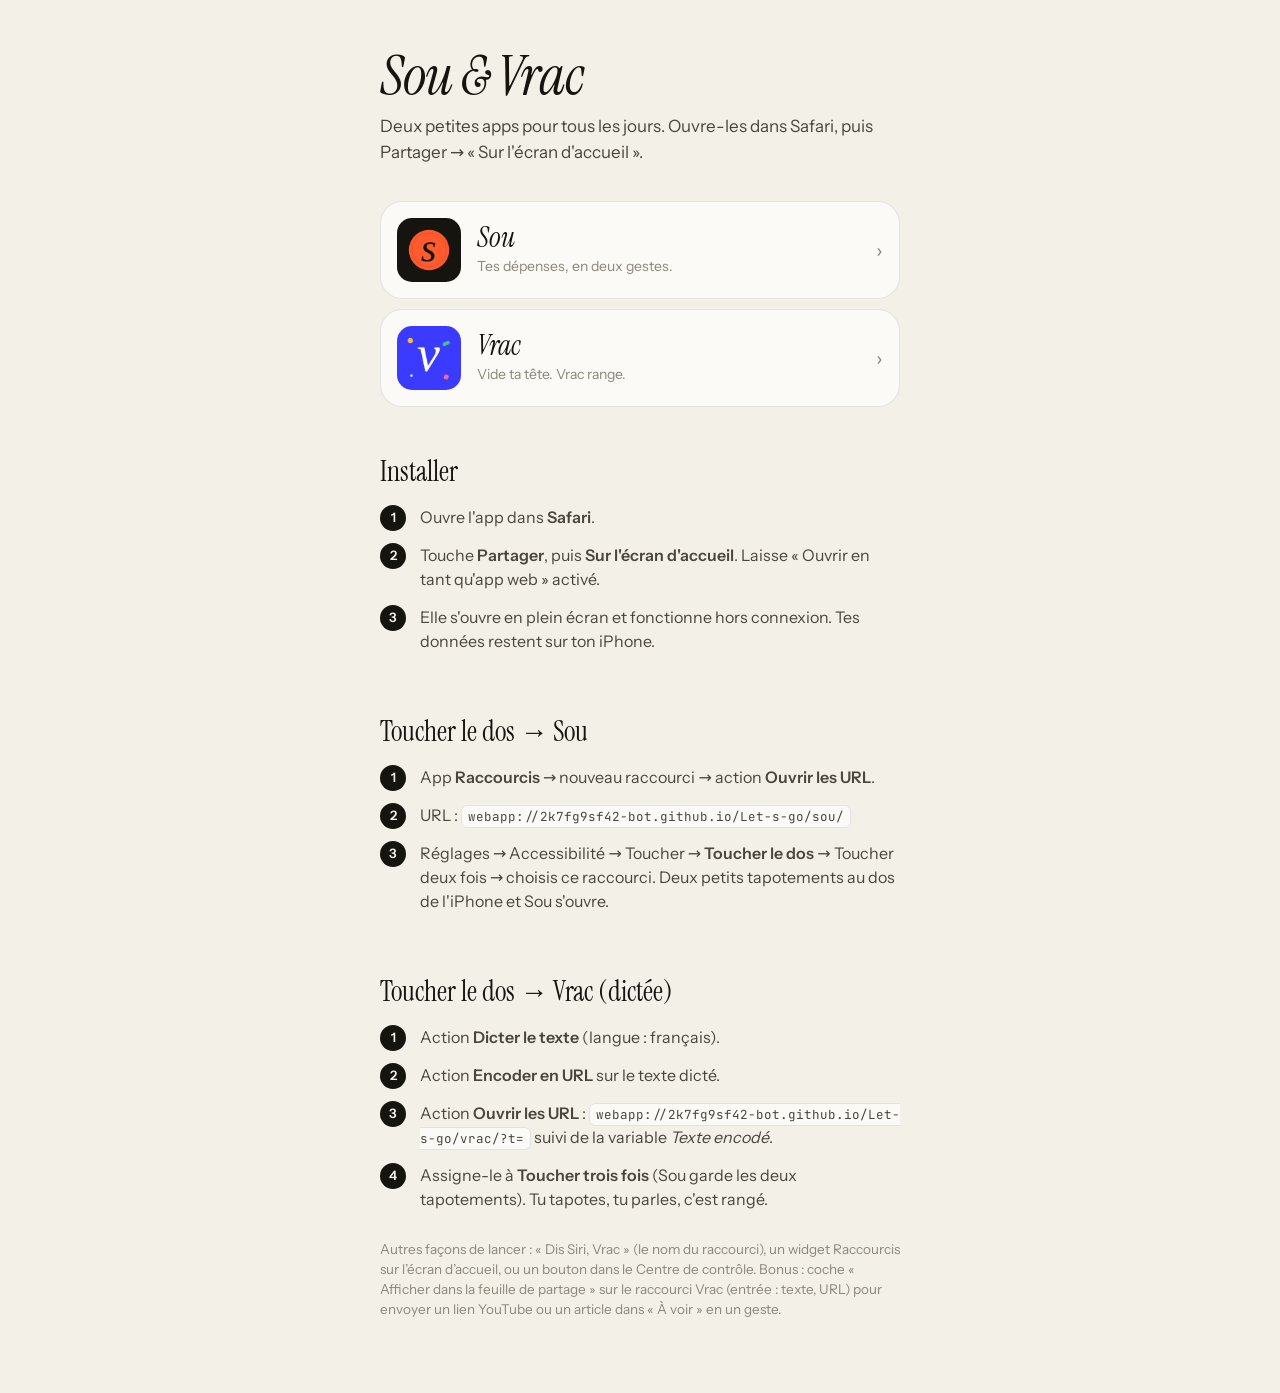
==== index.html @ 92fe0988 "Remplace l'Action Button par Toucher le dos (iPhone 15) Co-Authored-By: Claude Opus 5.5 <noreply@ant" ====
<!doctype html>
<html lang="fr">
<head>
<meta charset="utf-8">
<meta name="viewport" content="width=device-width, initial-scale=1, viewport-fit=cover">
<title>Sou &amp; Vrac</title>
<meta name="theme-color" content="#F3F0E8">
<link rel="stylesheet" href="fonts/fonts.css">
<style>
:root{--bg:#F3F0E8;--card:#FBFAF6;--ink:#16140F;--ink-2:#4A463D;--muted:#8C877B;--line:rgba(22,20,15,.1);--sou:#FF5B2E;--vrac:#3B3BFF}
@media (prefers-color-scheme:dark){:root{--bg:#100F0D;--card:#1A1916;--ink:#F3F0E8;--ink-2:#C9C4B8;--muted:#7D786D;--line:rgba(243,240,232,.1);--vrac:#7676FF}}
*{box-sizing:border-box}
body{margin:0;background:var(--bg);color:var(--ink);font-family:"Instrument Sans",-apple-system,system-ui,sans-serif;-webkit-font-smoothing:antialiased;line-height:1.5}
main{max-width:560px;margin:0 auto;padding:calc(env(safe-area-inset-top) + 48px) 20px 60px}
h1{font-family:"Instrument Serif",serif;font-weight:400;font-style:italic;font-size:56px;line-height:1;letter-spacing:-.02em;margin:0 0 10px}
.lead{color:var(--ink-2);font-size:17px;margin:0 0 36px}
.app{display:flex;gap:16px;align-items:center;padding:16px;border-radius:22px;background:var(--card);border:1px solid var(--line);text-decoration:none;color:inherit;margin-bottom:10px}
.app img{width:64px;height:64px;border-radius:15px;flex:none}
.app b{font-family:"Instrument Serif",serif;font-weight:400;font-style:italic;font-size:28px;display:block;line-height:1.1}
.app span{color:var(--muted);font-size:14px}
.app i{margin-left:auto;font-style:normal;color:var(--muted);font-size:20px}
h2{font-family:"Instrument Serif",serif;font-weight:400;font-size:28px;margin:44px 0 12px}
ol{padding-left:0;list-style:none;counter-reset:s;margin:0}
ol li{counter-increment:s;position:relative;padding:0 0 14px 40px;color:var(--ink-2)}
ol li::before{content:counter(s);position:absolute;left:0;top:0;width:26px;height:26px;border-radius:50%;background:var(--ink);color:var(--bg);font-size:13px;font-weight:600;display:grid;place-items:center}
code{font-family:"JetBrains Mono",monospace;font-size:12.5px;background:var(--card);border:1px solid var(--line);border-radius:6px;padding:2px 6px;word-break:break-all}
.note{font-size:13.5px;color:var(--muted)}
</style>
</head>
<body>
<main>
  <h1>Sou &amp; Vrac</h1>
  <p class="lead">Deux petites apps pour tous les jours. Ouvre-les dans Safari, puis Partager → « Sur l'écran d'accueil ».</p>

  <a class="app" href="sou/"><img src="sou/icon-180.png" alt=""><div><b>Sou</b><span>Tes dépenses, en deux gestes.</span></div><i>›</i></a>
  <a class="app" href="vrac/"><img src="vrac/icon-180.png" alt=""><div><b>Vrac</b><span>Vide ta tête. Vrac range.</span></div><i>›</i></a>

  <h2>Installer</h2>
  <ol>
    <li>Ouvre l'app dans <b>Safari</b>.</li>
    <li>Touche <b>Partager</b>, puis <b>Sur l'écran d'accueil</b>. Laisse « Ouvrir en tant qu'app web » activé.</li>
    <li>Elle s'ouvre en plein écran et fonctionne hors connexion. Tes données restent sur ton iPhone.</li>
  </ol>

  <h2>Toucher le dos → Sou</h2>
  <ol>
    <li>App <b>Raccourcis</b> → nouveau raccourci → action <b>Ouvrir les URL</b>.</li>
    <li>URL : <code>webapp://2k7fg9sf42-bot.github.io/Let-s-go/sou/</code></li>
    <li>Réglages → Accessibilité → Toucher → <b>Toucher le dos</b> → Toucher deux fois → choisis ce raccourci. Deux petits tapotements au dos de l'iPhone et Sou s'ouvre.</li>
  </ol>

  <h2>Toucher le dos → Vrac (dictée)</h2>
  <ol>
    <li>Action <b>Dicter le texte</b> (langue : français).</li>
    <li>Action <b>Encoder en URL</b> sur le texte dicté.</li>
    <li>Action <b>Ouvrir les URL</b> : <code>webapp://2k7fg9sf42-bot.github.io/Let-s-go/vrac/?t=</code> suivi de la variable <i>Texte encodé</i>.</li>
    <li>Assigne-le à <b>Toucher trois fois</b> (Sou garde les deux tapotements). Tu tapotes, tu parles, c'est rangé.</li>
  </ol>
  <p class="note">Autres façons de lancer : « Dis Siri, Vrac » (le nom du raccourci), un widget Raccourcis sur l’écran d’accueil, ou un bouton dans le Centre de contrôle. Bonus : coche « Afficher dans la feuille de partage » sur le raccourci Vrac (entrée : texte, URL) pour envoyer un lien YouTube ou un article dans « À voir » en un geste.</p>
</main>
</body>
</html>
---- fonts/fonts.css ----
@font-face{font-family:"Instrument Sans";font-weight:400;font-style:normal;font-display:swap;src:url(instrument-sans-latin-400-normal.woff2) format("woff2")}
@font-face{font-family:"Instrument Sans";font-weight:500;font-style:normal;font-display:swap;src:url(instrument-sans-latin-500-normal.woff2) format("woff2")}
@font-face{font-family:"Instrument Sans";font-weight:600;font-style:normal;font-display:swap;src:url(instrument-sans-latin-600-normal.woff2) format("woff2")}
@font-face{font-family:"Instrument Serif";font-weight:400;font-style:normal;font-display:swap;src:url(instrument-serif-latin-400-normal.woff2) format("woff2")}
@font-face{font-family:"Instrument Serif";font-weight:400;font-style:italic;font-display:swap;src:url(instrument-serif-latin-400-italic.woff2) format("woff2")}
@font-face{font-family:"JetBrains Mono";font-weight:400;font-style:normal;font-display:swap;src:url(jetbrains-mono-latin-400-normal.woff2) format("woff2")}
@font-face{font-family:"JetBrains Mono";font-weight:500;font-style:normal;font-display:swap;src:url(jetbrains-mono-latin-500-normal.woff2) format("woff2")}
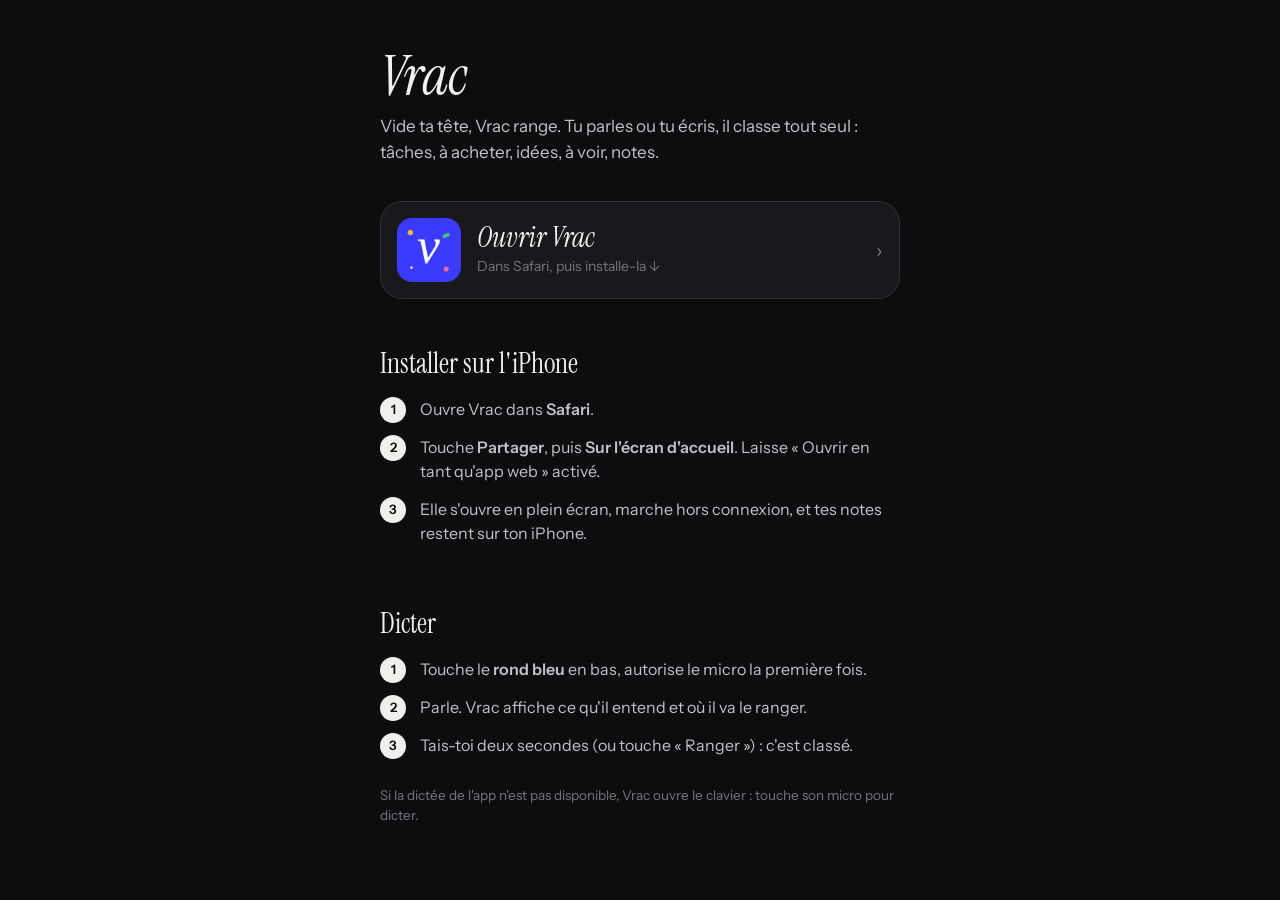
==== commit 1189f8a1: "Vrac seul : mode sombre, dictée intégrée, sans raccourci - Retire l'app Sou et le lancement par racc" ====
--- a/index.html
+++ b/index.html
@@ -3,12 +3,11 @@
 <head>
 <meta charset="utf-8">
 <meta name="viewport" content="width=device-width, initial-scale=1, viewport-fit=cover">
-<title>Sou &amp; Vrac</title>
-<meta name="theme-color" content="#F3F0E8">
+<title>Vrac</title>
+<meta name="theme-color" content="#0D0D10">
 <link rel="stylesheet" href="fonts/fonts.css">
 <style>
-:root{--bg:#F3F0E8;--card:#FBFAF6;--ink:#16140F;--ink-2:#4A463D;--muted:#8C877B;--line:rgba(22,20,15,.1);--sou:#FF5B2E;--vrac:#3B3BFF}
-@media (prefers-color-scheme:dark){:root{--bg:#100F0D;--card:#1A1916;--ink:#F3F0E8;--ink-2:#C9C4B8;--muted:#7D786D;--line:rgba(243,240,232,.1);--vrac:#7676FF}}
+:root{--bg:#0D0D10;--card:#18181D;--ink:#F1F0EC;--ink-2:#C2C1C8;--muted:#76757E;--line:rgba(241,240,236,.1);--vrac:#7676FF;color-scheme:dark}
 *{box-sizing:border-box}
 body{margin:0;background:var(--bg);color:var(--ink);font-family:"Instrument Sans",-apple-system,system-ui,sans-serif;-webkit-font-smoothing:antialiased;line-height:1.5}
 main{max-width:560px;margin:0 auto;padding:calc(env(safe-area-inset-top) + 48px) 20px 60px}
@@ -29,34 +28,25 @@
 </head>
 <body>
 <main>
-  <h1>Sou &amp; Vrac</h1>
-  <p class="lead">Deux petites apps pour tous les jours. Ouvre-les dans Safari, puis Partager → « Sur l'écran d'accueil ».</p>
+  <h1>Vrac</h1>
+  <p class="lead">Vide ta tête, Vrac range. Tu parles ou tu écris, il classe tout seul : tâches, à acheter, idées, à voir, notes.</p>
 
-  <a class="app" href="sou/"><img src="sou/icon-180.png" alt=""><div><b>Sou</b><span>Tes dépenses, en deux gestes.</span></div><i>›</i></a>
-  <a class="app" href="vrac/"><img src="vrac/icon-180.png" alt=""><div><b>Vrac</b><span>Vide ta tête. Vrac range.</span></div><i>›</i></a>
+  <a class="app" href="vrac/"><img src="vrac/icon-180.png" alt=""><div><b>Ouvrir Vrac</b><span>Dans Safari, puis installe-la ↓</span></div><i>›</i></a>
 
-  <h2>Installer</h2>
+  <h2>Installer sur l'iPhone</h2>
   <ol>
-    <li>Ouvre l'app dans <b>Safari</b>.</li>
+    <li>Ouvre Vrac dans <b>Safari</b>.</li>
     <li>Touche <b>Partager</b>, puis <b>Sur l'écran d'accueil</b>. Laisse « Ouvrir en tant qu'app web » activé.</li>
-    <li>Elle s'ouvre en plein écran et fonctionne hors connexion. Tes données restent sur ton iPhone.</li>
+    <li>Elle s'ouvre en plein écran, marche hors connexion, et tes notes restent sur ton iPhone.</li>
   </ol>
 
-  <h2>Toucher le dos → Sou</h2>
+  <h2>Dicter</h2>
   <ol>
-    <li>App <b>Raccourcis</b> → nouveau raccourci → action <b>Ouvrir les URL</b>.</li>
-    <li>URL : <code>webapp://2k7fg9sf42-bot.github.io/Let-s-go/sou/</code></li>
-    <li>Réglages → Accessibilité → Toucher → <b>Toucher le dos</b> → Toucher deux fois → choisis ce raccourci. Deux petits tapotements au dos de l'iPhone et Sou s'ouvre.</li>
+    <li>Touche le <b>rond bleu</b> en bas, autorise le micro la première fois.</li>
+    <li>Parle. Vrac affiche ce qu'il entend et où il va le ranger.</li>
+    <li>Tais-toi deux secondes (ou touche « Ranger ») : c'est classé.</li>
   </ol>
-
-  <h2>Toucher le dos → Vrac (dictée)</h2>
-  <ol>
-    <li>Action <b>Dicter le texte</b> (langue : français).</li>
-    <li>Action <b>Encoder en URL</b> sur le texte dicté.</li>
-    <li>Action <b>Ouvrir les URL</b> : <code>webapp://2k7fg9sf42-bot.github.io/Let-s-go/vrac/?t=</code> suivi de la variable <i>Texte encodé</i>.</li>
-    <li>Assigne-le à <b>Toucher trois fois</b> (Sou garde les deux tapotements). Tu tapotes, tu parles, c'est rangé.</li>
-  </ol>
-  <p class="note">Autres façons de lancer : « Dis Siri, Vrac » (le nom du raccourci), un widget Raccourcis sur l’écran d’accueil, ou un bouton dans le Centre de contrôle. Bonus : coche « Afficher dans la feuille de partage » sur le raccourci Vrac (entrée : texte, URL) pour envoyer un lien YouTube ou un article dans « À voir » en un geste.</p>
+  <p class="note">Si la dictée de l'app n'est pas disponible, Vrac ouvre le clavier : touche son micro pour dicter.</p>
 </main>
 </body>
 </html>
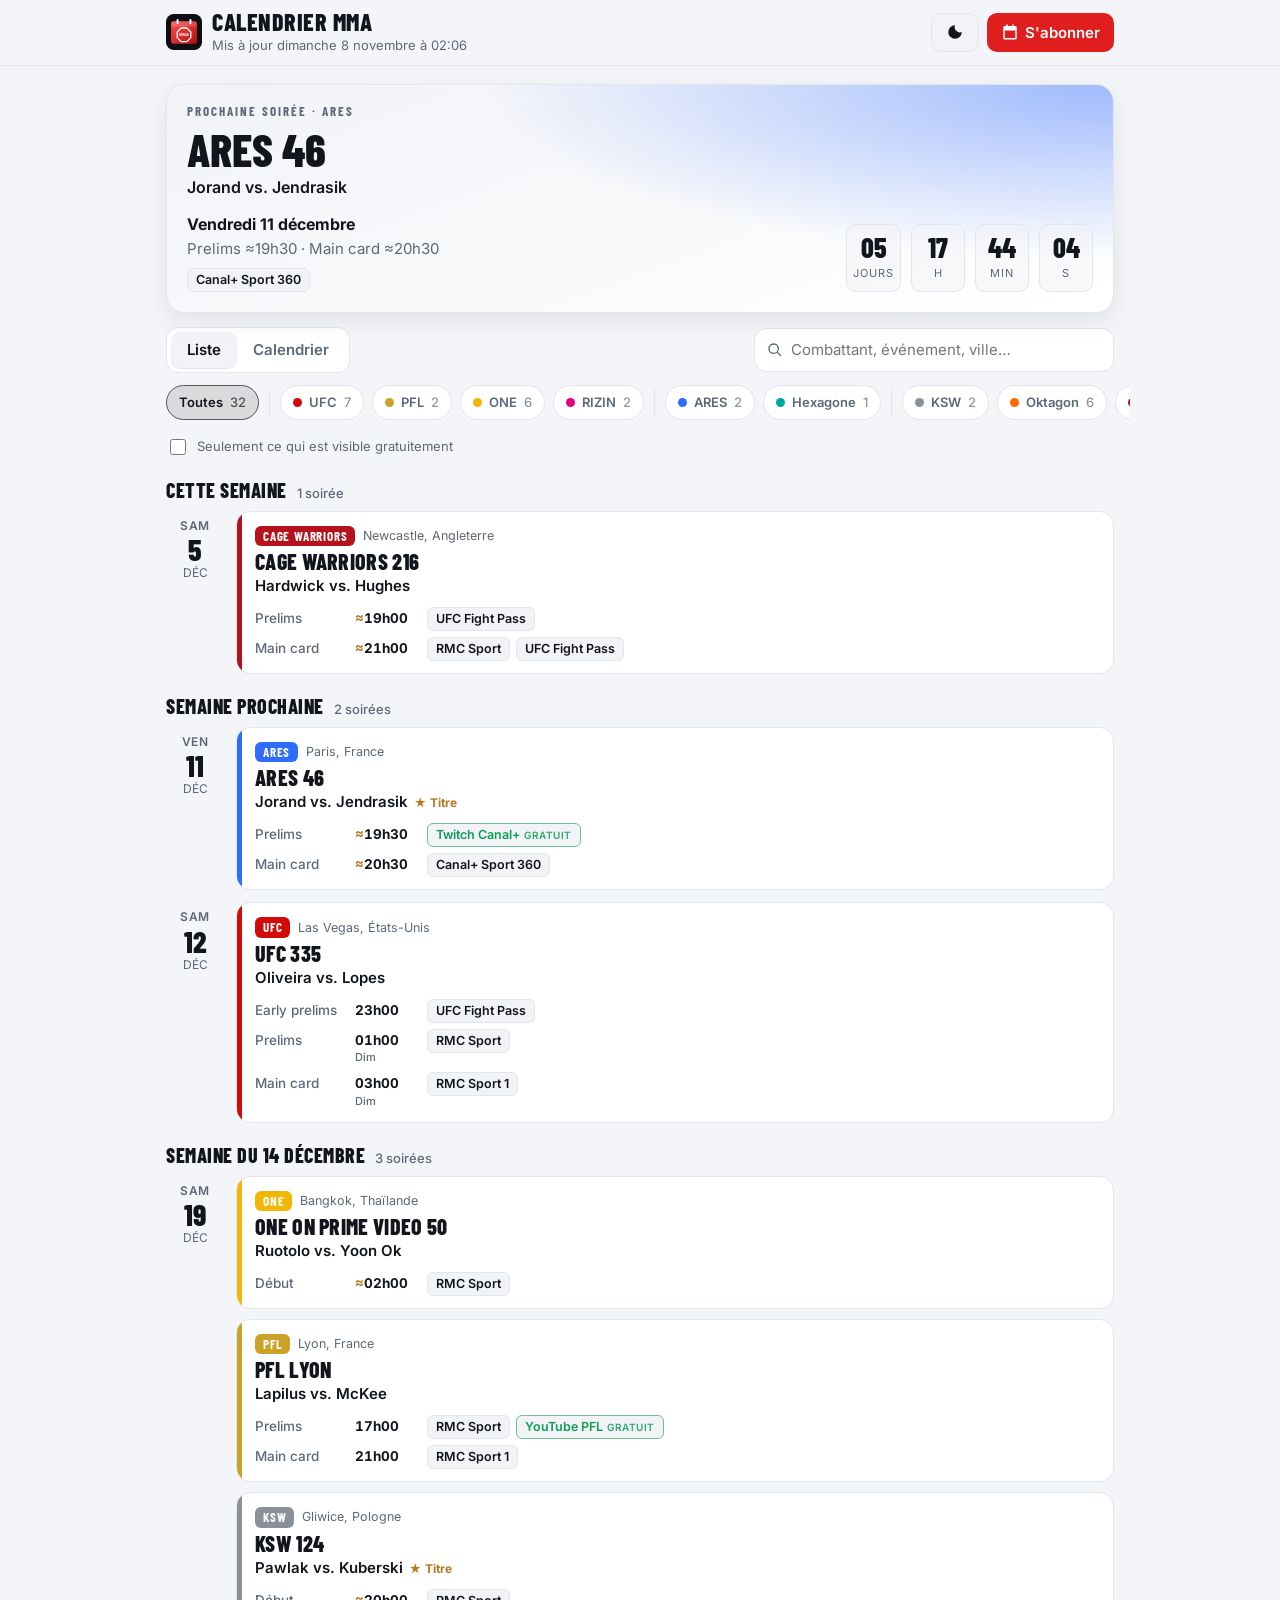
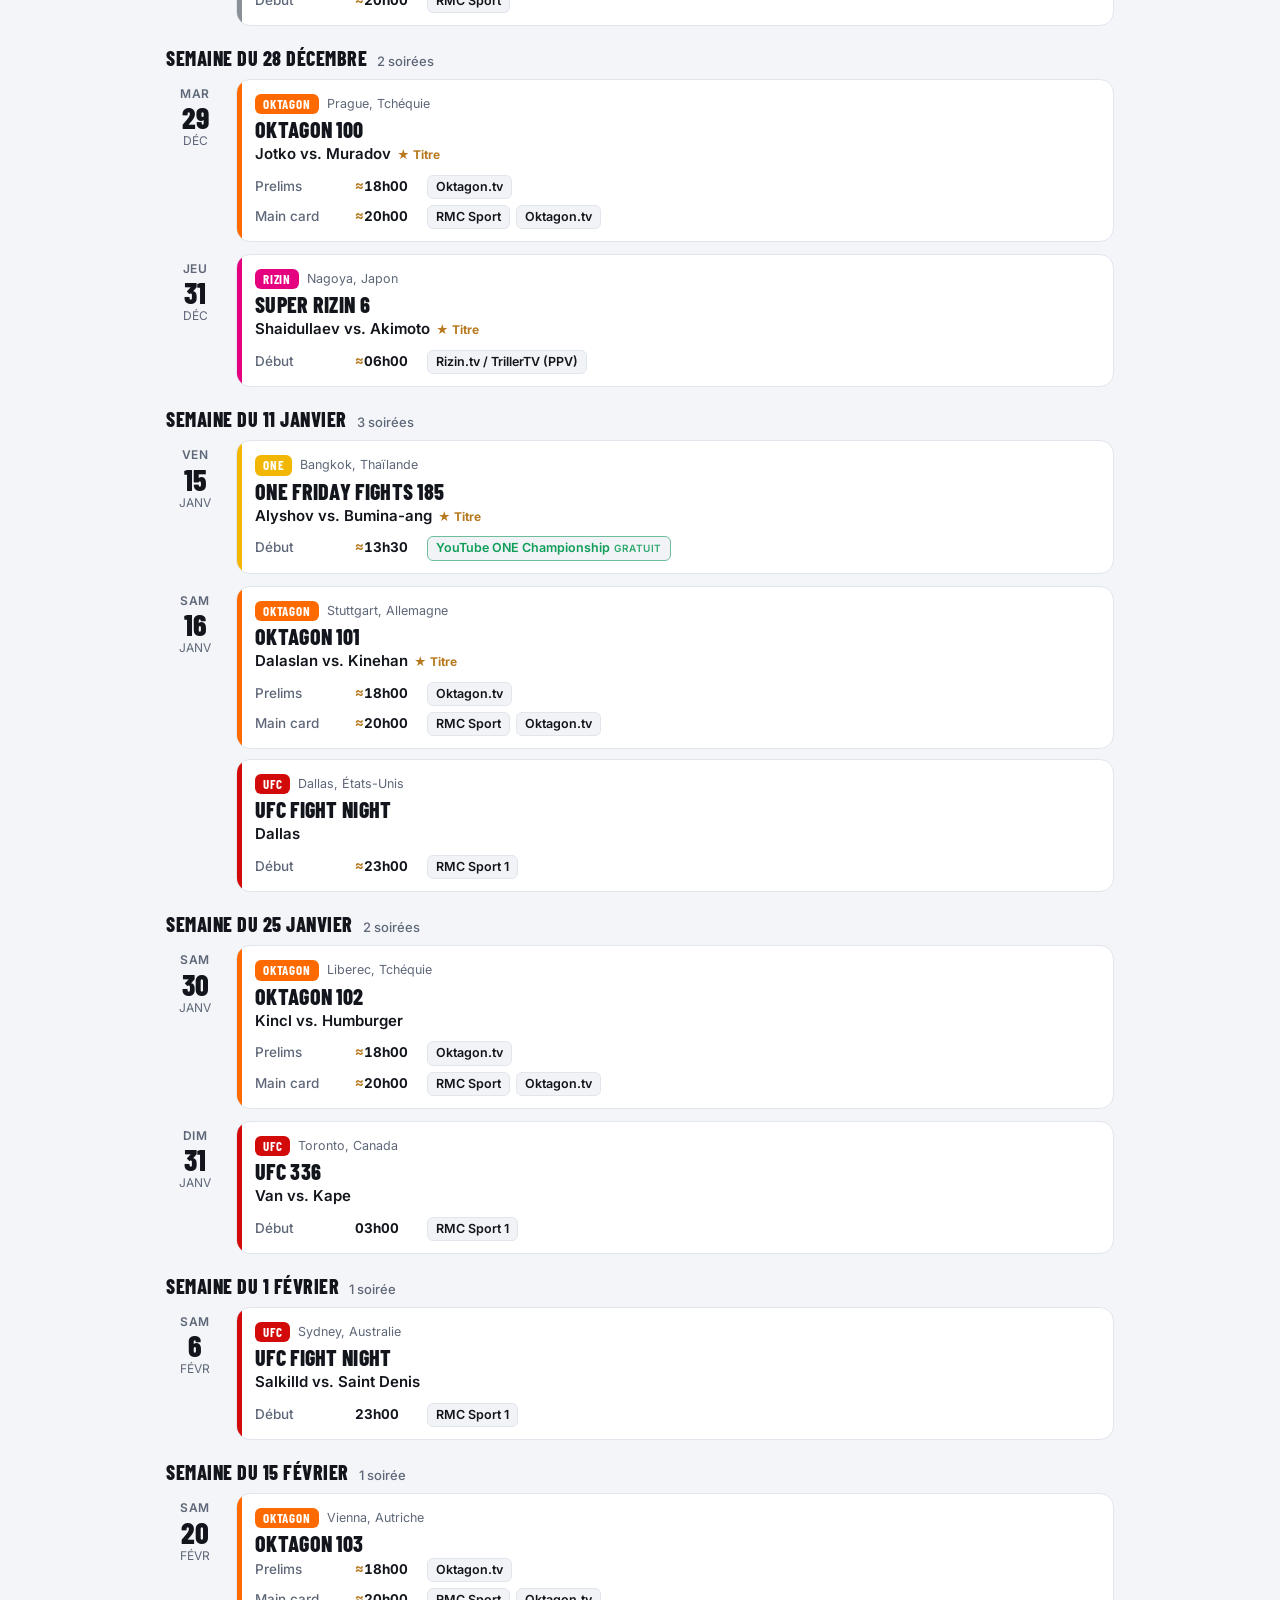
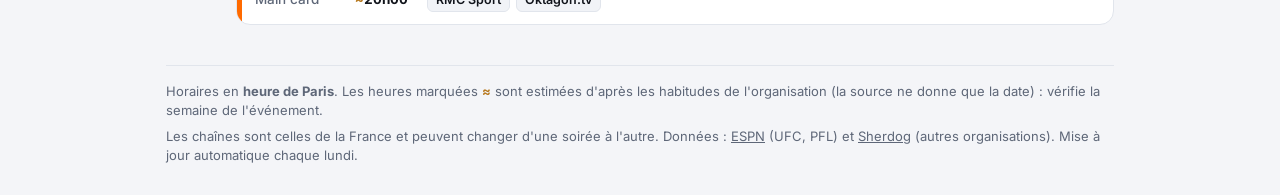
==== commit bb0bf9ef: "Calendrier MMA : app web avec mise à jour automatique chaque lundi - App web installable (PWA) : lis" ====
--- a/index.html
+++ b/index.html
@@ -1,52 +1,89 @@
 <!doctype html>
 <html lang="fr">
 <head>
-<meta charset="utf-8">
-<meta name="viewport" content="width=device-width, initial-scale=1, viewport-fit=cover">
-<title>Vrac</title>
-<meta name="theme-color" content="#0D0D10">
-<link rel="stylesheet" href="fonts/fonts.css">
-<style>
-:root{--bg:#0D0D10;--card:#18181D;--ink:#F1F0EC;--ink-2:#C2C1C8;--muted:#76757E;--line:rgba(241,240,236,.1);--vrac:#7676FF;color-scheme:dark}
-*{box-sizing:border-box}
-body{margin:0;background:var(--bg);color:var(--ink);font-family:"Instrument Sans",-apple-system,system-ui,sans-serif;-webkit-font-smoothing:antialiased;line-height:1.5}
-main{max-width:560px;margin:0 auto;padding:calc(env(safe-area-inset-top) + 48px) 20px 60px}
-h1{font-family:"Instrument Serif",serif;font-weight:400;font-style:italic;font-size:56px;line-height:1;letter-spacing:-.02em;margin:0 0 10px}
-.lead{color:var(--ink-2);font-size:17px;margin:0 0 36px}
-.app{display:flex;gap:16px;align-items:center;padding:16px;border-radius:22px;background:var(--card);border:1px solid var(--line);text-decoration:none;color:inherit;margin-bottom:10px}
-.app img{width:64px;height:64px;border-radius:15px;flex:none}
-.app b{font-family:"Instrument Serif",serif;font-weight:400;font-style:italic;font-size:28px;display:block;line-height:1.1}
-.app span{color:var(--muted);font-size:14px}
-.app i{margin-left:auto;font-style:normal;color:var(--muted);font-size:20px}
-h2{font-family:"Instrument Serif",serif;font-weight:400;font-size:28px;margin:44px 0 12px}
-ol{padding-left:0;list-style:none;counter-reset:s;margin:0}
-ol li{counter-increment:s;position:relative;padding:0 0 14px 40px;color:var(--ink-2)}
-ol li::before{content:counter(s);position:absolute;left:0;top:0;width:26px;height:26px;border-radius:50%;background:var(--ink);color:var(--bg);font-size:13px;font-weight:600;display:grid;place-items:center}
-code{font-family:"JetBrains Mono",monospace;font-size:12.5px;background:var(--card);border:1px solid var(--line);border-radius:6px;padding:2px 6px;word-break:break-all}
-.note{font-size:13.5px;color:var(--muted)}
-</style>
+  <meta charset="utf-8">
+  <meta name="viewport" content="width=device-width, initial-scale=1, viewport-fit=cover">
+  <title>Calendrier MMA</title>
+  <meta name="description" content="Toutes les soirées MMA à venir (UFC, PFL, ARES, Hexagone, ONE, KSW…) avec l'heure de Paris et les chaînes françaises.">
+  <meta name="theme-color" content="#0d0f14">
+  <link rel="manifest" href="manifest.webmanifest">
+  <link rel="icon" href="icons/icon.svg" type="image/svg+xml">
+  <link rel="apple-touch-icon" href="icons/icon-180.png">
+  <meta name="apple-mobile-web-app-capable" content="yes">
+  <meta name="apple-mobile-web-app-status-bar-style" content="black-translucent">
+  <meta name="apple-mobile-web-app-title" content="MMA">
+  <link rel="preconnect" href="https://fonts.googleapis.com">
+  <link rel="preconnect" href="https://fonts.gstatic.com" crossorigin>
+  <link href="https://fonts.googleapis.com/css2?family=Barlow+Condensed:wght@600;700;800&family=Inter:wght@400;500;600;700&display=swap" rel="stylesheet">
+  <link rel="stylesheet" href="assets/style.css">
 </head>
 <body>
-<main>
-  <h1>Vrac</h1>
-  <p class="lead">Vide ta tête, Vrac range. Tu parles ou tu écris, il classe tout seul : tâches, à acheter, idées, à voir, notes.</p>
+  <header class="top">
+    <div class="wrap top-inner">
+      <div class="brand">
+        <img src="icons/icon.svg" alt="" width="36" height="36">
+        <div>
+          <h1>Calendrier MMA</h1>
+          <p class="muted small" id="updated">Chargement…</p>
+        </div>
+      </div>
+      <div class="top-actions">
+        <button class="btn ghost" id="theme-btn" type="button" aria-label="Changer de thème" title="Changer de thème">
+          <svg viewBox="0 0 24 24" width="18" height="18" aria-hidden="true"><path fill="currentColor" d="M12 3a9 9 0 1 0 9 9 7 7 0 0 1-9-9Z"/></svg>
+        </button>
+        <button class="btn" id="subscribe-btn" type="button">
+          <svg viewBox="0 0 24 24" width="18" height="18" aria-hidden="true"><path fill="currentColor" d="M7 2v2H5a2 2 0 0 0-2 2v14a2 2 0 0 0 2 2h14a2 2 0 0 0 2-2V6a2 2 0 0 0-2-2h-2V2h-2v2H9V2H7Zm12 8v10H5V10h14Z"/></svg>
+          <span>S'abonner</span>
+        </button>
+      </div>
+    </div>
+  </header>
 
-  <a class="app" href="vrac/"><img src="vrac/icon-180.png" alt=""><div><b>Ouvrir Vrac</b><span>Dans Safari, puis installe-la ↓</span></div><i>›</i></a>
+  <main class="wrap">
+    <section id="hero" class="hero" aria-live="polite"></section>
 
-  <h2>Installer sur l'iPhone</h2>
-  <ol>
-    <li>Ouvre Vrac dans <b>Safari</b>.</li>
-    <li>Touche <b>Partager</b>, puis <b>Sur l'écran d'accueil</b>. Laisse « Ouvrir en tant qu'app web » activé.</li>
-    <li>Elle s'ouvre en plein écran, marche hors connexion, et tes notes restent sur ton iPhone.</li>
-  </ol>
+    <section class="controls" aria-label="Filtres">
+      <div class="row">
+        <div class="tabs" role="tablist">
+          <button role="tab" class="tab active" data-view="list" aria-selected="true">Liste</button>
+          <button role="tab" class="tab" data-view="month" aria-selected="false">Calendrier</button>
+        </div>
+        <label class="search">
+          <svg viewBox="0 0 24 24" width="16" height="16" aria-hidden="true"><path fill="currentColor" d="M10 2a8 8 0 1 0 4.9 14.3l5.4 5.4 1.4-1.4-5.4-5.4A8 8 0 0 0 10 2Zm0 2a6 6 0 1 1 0 12 6 6 0 0 1 0-12Z"/></svg>
+          <input id="search" type="search" placeholder="Combattant, événement, ville…" autocomplete="off">
+        </label>
+      </div>
+      <div class="chips" id="chips"></div>
+      <label class="toggle">
+        <input type="checkbox" id="free-only">
+        <span>Seulement ce qui est visible gratuitement</span>
+      </label>
+    </section>
 
-  <h2>Dicter</h2>
-  <ol>
-    <li>Touche le <b>rond bleu</b> en bas, autorise le micro la première fois.</li>
-    <li>Parle. Vrac affiche ce qu'il entend et où il va le ranger.</li>
-    <li>Tais-toi deux secondes (ou touche « Ranger ») : c'est classé.</li>
-  </ol>
-  <p class="note">Si la dictée de l'app n'est pas disponible, Vrac ouvre le clavier : touche son micro pour dicter.</p>
-</main>
+    <section id="list-view" class="view"></section>
+    <section id="month-view" class="view" hidden></section>
+
+    <footer class="foot muted small">
+      <p>Horaires en <strong>heure de Paris</strong>. Les heures marquées <span class="est">≈</span> sont estimées d'après les habitudes de l'organisation (la source ne donne que la date) : vérifie la semaine de l'événement.</p>
+      <p>Les chaînes sont celles de la France et peuvent changer d'une soirée à l'autre. Données : <a href="https://www.espn.com/mma/schedule" target="_blank" rel="noopener">ESPN</a> (UFC, PFL) et <a href="https://www.sherdog.com/events" target="_blank" rel="noopener">Sherdog</a> (autres organisations). Mise à jour automatique chaque lundi.</p>
+    </footer>
+  </main>
+
+  <dialog id="event-dialog" class="sheet" aria-labelledby="ev-title">
+    <div class="sheet-inner" id="event-body"></div>
+  </dialog>
+
+  <dialog id="subscribe-dialog" class="sheet" aria-labelledby="sub-title">
+    <div class="sheet-inner" id="subscribe-body"></div>
+  </dialog>
+
+  <template id="empty-tpl">
+    <div class="empty">
+      <p><strong>Aucun événement</strong> ne correspond à tes filtres.</p>
+      <button class="btn ghost" type="button" data-reset>Réinitialiser les filtres</button>
+    </div>
+  </template>
+
+  <script src="assets/app.js" defer></script>
 </body>
 </html>
--- a/assets/style.css
+++ b/assets/style.css
@@ -0,0 +1,256 @@
+:root {
+  --bg: #0d0f14;
+  --bg-2: #141821;
+  --card: #171b25;
+  --card-2: #1e2330;
+  --line: #262c3a;
+  --text: #eef1f6;
+  --muted: #8f98ab;
+  --accent: #ff3b3b;
+  --accent-ink: #ffffff;
+  --free: #2fd27a;
+  --warn: #f5b942;
+  --shadow: 0 10px 30px rgba(0, 0, 0, .35);
+  --radius: 14px;
+  --display: "Barlow Condensed", "Arial Narrow", system-ui, sans-serif;
+  --body: "Inter", system-ui, -apple-system, "Segoe UI", Roboto, sans-serif;
+  color-scheme: dark;
+}
+
+:root[data-theme="light"] {
+  --bg: #f4f5f8;
+  --bg-2: #ffffff;
+  --card: #ffffff;
+  --card-2: #f1f3f7;
+  --line: #e1e5ec;
+  --text: #12151c;
+  --muted: #5e6778;
+  --accent: #e01e1e;
+  --free: #0f9d58;
+  --warn: #b7791f;
+  --shadow: 0 8px 24px rgba(20, 24, 33, .08);
+  color-scheme: light;
+}
+
+* { box-sizing: border-box; }
+html { -webkit-text-size-adjust: 100%; }
+body {
+  margin: 0;
+  background: var(--bg);
+  color: var(--text);
+  font: 15px/1.45 var(--body);
+  min-height: 100vh;
+}
+a { color: inherit; }
+button { font: inherit; color: inherit; }
+.wrap { max-width: 980px; margin: 0 auto; padding: 0 16px; }
+.muted { color: var(--muted); }
+.small { font-size: 13px; }
+[hidden] { display: none !important; }
+
+/* ---------- En-tête ---------- */
+.top {
+  position: sticky; top: 0; z-index: 20;
+  background: color-mix(in srgb, var(--bg) 85%, transparent);
+  backdrop-filter: blur(12px);
+  -webkit-backdrop-filter: blur(12px);
+  border-bottom: 1px solid var(--line);
+  padding-top: env(safe-area-inset-top);
+}
+.top-inner { display: flex; align-items: center; justify-content: space-between; gap: 12px; padding-top: 10px; padding-bottom: 10px; }
+.brand { display: flex; align-items: center; gap: 10px; min-width: 0; }
+.brand h1 { font: 800 24px/1 var(--display); letter-spacing: .5px; text-transform: uppercase; margin: 0; }
+.brand p { margin: 2px 0 0; white-space: nowrap; overflow: hidden; text-overflow: ellipsis; }
+.top-actions { display: flex; gap: 8px; flex-shrink: 0; }
+
+.btn {
+  display: inline-flex; align-items: center; gap: 6px;
+  border: 0; border-radius: 10px; padding: 9px 14px;
+  background: var(--accent); color: var(--accent-ink);
+  font-weight: 600; cursor: pointer; text-decoration: none;
+  transition: transform .1s ease, filter .15s ease;
+}
+.btn:hover { filter: brightness(1.08); }
+.btn:active { transform: scale(.97); }
+.btn.ghost { background: var(--card-2); color: var(--text); border: 1px solid var(--line); }
+.btn.small { padding: 6px 10px; font-size: 13px; }
+
+/* ---------- Prochain événement ---------- */
+.hero { margin: 18px 0 10px; }
+.hero-card {
+  position: relative; overflow: hidden; cursor: pointer;
+  border-radius: 18px; padding: 20px;
+  background:
+    radial-gradient(120% 140% at 100% 0%, color-mix(in srgb, var(--org) 45%, transparent) 0%, transparent 55%),
+    linear-gradient(160deg, var(--card-2), var(--card));
+  border: 1px solid var(--line);
+  box-shadow: var(--shadow);
+}
+.hero-kicker { font: 700 13px/1 var(--display); letter-spacing: 2px; text-transform: uppercase; color: var(--muted); }
+.hero-title { font: 800 clamp(30px, 6vw, 46px)/1 var(--display); text-transform: uppercase; margin: 8px 0 4px; }
+.hero-sub { font-size: 16px; font-weight: 600; margin: 0 0 14px; }
+.hero-grid { display: flex; flex-wrap: wrap; gap: 18px 28px; align-items: flex-end; justify-content: space-between; }
+.countdown { display: flex; gap: 10px; }
+.countdown div { text-align: center; min-width: 54px; padding: 8px 6px; border-radius: 10px; background: color-mix(in srgb, var(--bg) 55%, transparent); border: 1px solid var(--line); }
+.countdown b { display: block; font: 800 28px/1 var(--display); }
+.countdown span { font-size: 11px; color: var(--muted); text-transform: uppercase; letter-spacing: 1px; }
+.live { display: inline-flex; align-items: center; gap: 6px; font-weight: 700; color: var(--accent); }
+.live::before { content: ""; width: 9px; height: 9px; border-radius: 50%; background: var(--accent); animation: pulse 1.2s infinite; }
+@keyframes pulse { 50% { opacity: .3; } }
+
+/* ---------- Contrôles ---------- */
+.controls { margin: 14px 0 8px; display: grid; gap: 12px; }
+.row { display: flex; gap: 10px; flex-wrap: wrap; align-items: center; justify-content: space-between; }
+.tabs { display: inline-flex; padding: 4px; border-radius: 12px; background: var(--card); border: 1px solid var(--line); }
+.tab { border: 0; background: transparent; padding: 7px 16px; border-radius: 9px; font-weight: 600; cursor: pointer; color: var(--muted); }
+.tab.active { background: var(--card-2); color: var(--text); box-shadow: 0 1px 0 var(--line); }
+.search { flex: 1 1 220px; max-width: 360px; display: flex; align-items: center; gap: 8px; padding: 0 12px; border-radius: 12px; background: var(--card); border: 1px solid var(--line); color: var(--muted); }
+.search input { flex: 1; min-width: 0; border: 0; outline: 0; background: transparent; color: var(--text); padding: 10px 0; font: inherit; }
+.search:focus-within { border-color: var(--muted); }
+
+.chips { display: flex; gap: 8px; overflow-x: auto; padding-bottom: 4px; scrollbar-width: none; margin: 0 -16px; padding-left: 16px; padding-right: 16px; }
+.chips::-webkit-scrollbar { display: none; }
+.chip {
+  flex-shrink: 0; display: inline-flex; align-items: center; gap: 7px;
+  padding: 7px 12px; border-radius: 999px; cursor: pointer;
+  background: var(--card); border: 1px solid var(--line); color: var(--muted);
+  font-weight: 600; font-size: 13px; white-space: nowrap;
+}
+.chip .dot { width: 9px; height: 9px; border-radius: 50%; background: var(--c, var(--muted)); }
+.chip[aria-pressed="true"] { color: var(--text); border-color: color-mix(in srgb, var(--c, var(--text)) 70%, var(--line)); background: color-mix(in srgb, var(--c, var(--text)) 16%, var(--card)); }
+.chip .count { font-weight: 500; opacity: .7; }
+.chip-sep { flex-shrink: 0; width: 1px; background: var(--line); margin: 4px 2px; }
+.toggle { display: inline-flex; align-items: center; gap: 8px; font-size: 13px; color: var(--muted); cursor: pointer; width: fit-content; }
+.toggle input { accent-color: var(--free); width: 16px; height: 16px; }
+
+/* ---------- Liste ---------- */
+.week { margin-top: 22px; }
+.week-title { font: 800 20px/1 var(--display); text-transform: uppercase; letter-spacing: .5px; margin: 0 0 10px; display: flex; align-items: baseline; gap: 10px; }
+.week-title small { font: 500 13px var(--body); color: var(--muted); text-transform: none; letter-spacing: 0; }
+.day { display: grid; grid-template-columns: 58px 1fr; gap: 12px; margin-bottom: 12px; }
+.day-label { text-align: center; padding-top: 6px; }
+.day-label .dow { font-size: 12px; text-transform: uppercase; color: var(--muted); font-weight: 600; letter-spacing: .5px; }
+.day-label .num { font: 800 30px/1 var(--display); }
+.day-label .mon { font-size: 12px; color: var(--muted); text-transform: uppercase; }
+.day-label.today .num { color: var(--accent); }
+.day-events { display: grid; gap: 10px; min-width: 0; }
+
+.ev {
+  position: relative; display: block; width: 100%; text-align: left; cursor: pointer;
+  background: var(--card); border: 1px solid var(--line); border-radius: var(--radius);
+  padding: 14px 14px 12px 18px; overflow: hidden;
+  transition: border-color .15s ease, transform .1s ease;
+}
+.ev::before { content: ""; position: absolute; inset: 0 auto 0 0; width: 5px; background: var(--org); }
+.ev:hover { border-color: color-mix(in srgb, var(--org) 60%, var(--line)); }
+.ev:active { transform: scale(.995); }
+.ev-head { display: flex; align-items: center; gap: 8px; flex-wrap: wrap; margin-bottom: 4px; }
+.badge {
+  display: inline-block; padding: 3px 8px; border-radius: 6px;
+  background: var(--org); color: #fff; font: 700 13px/1.1 var(--display); letter-spacing: .8px; text-transform: uppercase;
+}
+.ev-place { font-size: 12.5px; color: var(--muted); white-space: nowrap; overflow: hidden; text-overflow: ellipsis; min-width: 0; flex: 1; }
+.ev-title { font: 800 22px/1.05 var(--display); text-transform: uppercase; margin: 2px 0; letter-spacing: .3px; }
+.ev-main { font-weight: 600; margin: 0 0 10px; }
+.ev-main .title-belt { color: var(--warn); font-size: 12px; font-weight: 700; margin-left: 6px; white-space: nowrap; }
+.segs { display: grid; gap: 6px; }
+.seg { display: grid; grid-template-columns: 92px 64px 1fr; gap: 8px; align-items: baseline; font-size: 13.5px; }
+.seg-label { color: var(--muted); font-weight: 500; }
+.seg-time { font-weight: 700; font-variant-numeric: tabular-nums; white-space: nowrap; }
+.seg-time .nextday { font-size: 11px; color: var(--muted); font-weight: 500; display: block; }
+.est { color: var(--warn); font-weight: 700; }
+.chans { display: flex; flex-wrap: wrap; gap: 4px 6px; min-width: 0; }
+.chan { display: inline-flex; align-items: center; gap: 4px; padding: 2px 8px; border-radius: 6px; background: var(--card-2); border: 1px solid var(--line); font-size: 12.5px; font-weight: 600; }
+.chan.free { border-color: color-mix(in srgb, var(--free) 55%, var(--line)); color: var(--free); }
+.chan.free::after { content: "gratuit"; font-size: 10px; text-transform: uppercase; letter-spacing: .5px; opacity: .85; }
+
+.empty { text-align: center; padding: 40px 16px; border: 1px dashed var(--line); border-radius: var(--radius); margin-top: 20px; }
+.notice { margin-top: 20px; padding: 14px; border-radius: var(--radius); background: var(--card); border: 1px solid var(--line); }
+
+/* ---------- Calendrier mensuel ---------- */
+.month-head { display: flex; align-items: center; justify-content: space-between; margin: 20px 0 10px; }
+.month-head h2 { font: 800 24px/1 var(--display); text-transform: uppercase; margin: 0; }
+.month-nav { display: flex; gap: 6px; }
+.grid { display: grid; grid-template-columns: repeat(7, minmax(0, 1fr)); gap: 4px; }
+.grid .dow { text-align: center; font-size: 11px; color: var(--muted); text-transform: uppercase; font-weight: 600; padding: 4px 0; }
+.cell {
+  min-height: 92px; border-radius: 10px; padding: 6px; background: var(--card); border: 1px solid var(--line);
+  display: flex; flex-direction: column; gap: 3px; cursor: default; min-width: 0; text-align: left;
+}
+.cell.out { opacity: .35; }
+.cell.has { cursor: pointer; }
+.cell.has:hover { border-color: var(--muted); }
+.cell.sel { outline: 2px solid var(--accent); outline-offset: -1px; }
+.cell .n { font-weight: 700; font-size: 13px; }
+.cell.today .n { color: var(--accent); }
+.pill { font-size: 11px; font-weight: 600; padding: 2px 5px; border-radius: 5px; background: color-mix(in srgb, var(--org) 22%, var(--card)); border-left: 3px solid var(--org); white-space: nowrap; overflow: hidden; text-overflow: ellipsis; }
+.dots { display: none; gap: 3px; flex-wrap: wrap; }
+.dots i { width: 7px; height: 7px; border-radius: 50%; background: var(--org); }
+.day-detail { margin-top: 16px; }
+
+/* ---------- Fenêtres ---------- */
+dialog.sheet {
+  border: 0; padding: 0; margin: auto; width: min(680px, 100%); max-height: min(92vh, 900px);
+  background: var(--bg-2); color: var(--text); border-radius: 18px; box-shadow: var(--shadow);
+}
+dialog.sheet::backdrop { background: rgba(5, 7, 10, .6); backdrop-filter: blur(3px); }
+.sheet-inner { padding: 20px; overflow: auto; max-height: inherit; }
+.sheet-top { display: flex; justify-content: space-between; align-items: flex-start; gap: 12px; }
+.close { border: 0; background: var(--card-2); width: 34px; height: 34px; border-radius: 50%; cursor: pointer; font-size: 18px; line-height: 1; flex-shrink: 0; }
+.sheet h2 { font: 800 30px/1.02 var(--display); text-transform: uppercase; margin: 8px 0 2px; }
+.sheet h3 { font: 800 17px/1 var(--display); text-transform: uppercase; letter-spacing: 1px; color: var(--muted); margin: 22px 0 10px; }
+.sheet .when { font-weight: 600; margin: 6px 0 0; }
+.box { background: var(--card); border: 1px solid var(--line); border-radius: 12px; padding: 12px; }
+.box .seg { padding: 6px 0; border-bottom: 1px solid var(--line); }
+.box .seg:last-child { border-bottom: 0; }
+.fights { display: grid; gap: 6px; }
+.fight { display: grid; grid-template-columns: 1fr auto 1fr; align-items: center; gap: 10px; padding: 10px 12px; border-radius: 10px; background: var(--card); border: 1px solid var(--line); }
+.fight.me { border-color: color-mix(in srgb, var(--org) 60%, var(--line)); background: color-mix(in srgb, var(--org) 10%, var(--card)); }
+.fighter { min-width: 0; }
+.fighter b { display: block; font-weight: 700; overflow-wrap: anywhere; }
+.fighter span { font-size: 12px; color: var(--muted); }
+.fighter.r { text-align: right; }
+.vs { text-align: center; font-size: 11px; color: var(--muted); line-height: 1.2; max-width: 110px; }
+.vs b { display: block; font: 800 15px/1 var(--display); color: var(--text); }
+.vs .belt { color: var(--warn); font-weight: 700; }
+.seg-group { font-size: 12px; text-transform: uppercase; letter-spacing: 1px; color: var(--muted); font-weight: 700; margin: 12px 0 2px; }
+.actions { display: flex; flex-wrap: wrap; gap: 8px; margin-top: 20px; }
+.sub-list { display: grid; gap: 8px; }
+.sub-item { display: flex; align-items: center; justify-content: space-between; gap: 10px; padding: 10px 12px; background: var(--card); border: 1px solid var(--line); border-radius: 10px; }
+.sub-item .name { display: flex; align-items: center; gap: 8px; font-weight: 600; min-width: 0; }
+.sub-item .btns { display: flex; gap: 6px; flex-shrink: 0; }
+.howto { font-size: 13.5px; }
+.howto li { margin-bottom: 6px; }
+.toast { position: fixed; left: 50%; bottom: calc(20px + env(safe-area-inset-bottom)); transform: translateX(-50%); background: var(--text); color: var(--bg); padding: 10px 16px; border-radius: 10px; font-weight: 600; z-index: 100; box-shadow: var(--shadow); }
+
+.foot { margin: 40px 0 calc(30px + env(safe-area-inset-bottom)); border-top: 1px solid var(--line); padding-top: 16px; }
+.foot p { margin: 0 0 8px; }
+
+/* ---------- Mobile ---------- */
+@media (max-width: 640px) {
+  .brand h1 { font-size: 21px; }
+  #subscribe-btn span { display: none; }
+  .day { grid-template-columns: 44px 1fr; gap: 8px; }
+  .day-label .num { font-size: 26px; }
+  .seg { grid-template-columns: 78px 54px 1fr; font-size: 13px; }
+  .cell { min-height: 54px; padding: 4px; }
+  .pill { display: none; }
+  .dots { display: flex; }
+  .search { max-width: none; }
+  .countdown div { min-width: 46px; }
+  .countdown b { font-size: 24px; }
+  dialog.sheet { margin: auto 0 0; width: 100%; max-width: 100%; border-radius: 18px 18px 0 0; max-height: 92vh; }
+  .sheet-inner { padding-bottom: calc(20px + env(safe-area-inset-bottom)); }
+  .fight { grid-template-columns: 1fr auto 1fr; padding: 9px; gap: 6px; }
+  .vs { max-width: 80px; }
+}
+
+@media (prefers-reduced-motion: reduce) {
+  * { animation: none !important; transition: none !important; }
+}
+
+@media (max-width: 640px) {
+  .hero-card { padding: 16px; }
+  .hero-sub { margin-bottom: 10px; }
+  .hero-grid { gap: 12px; }
+}
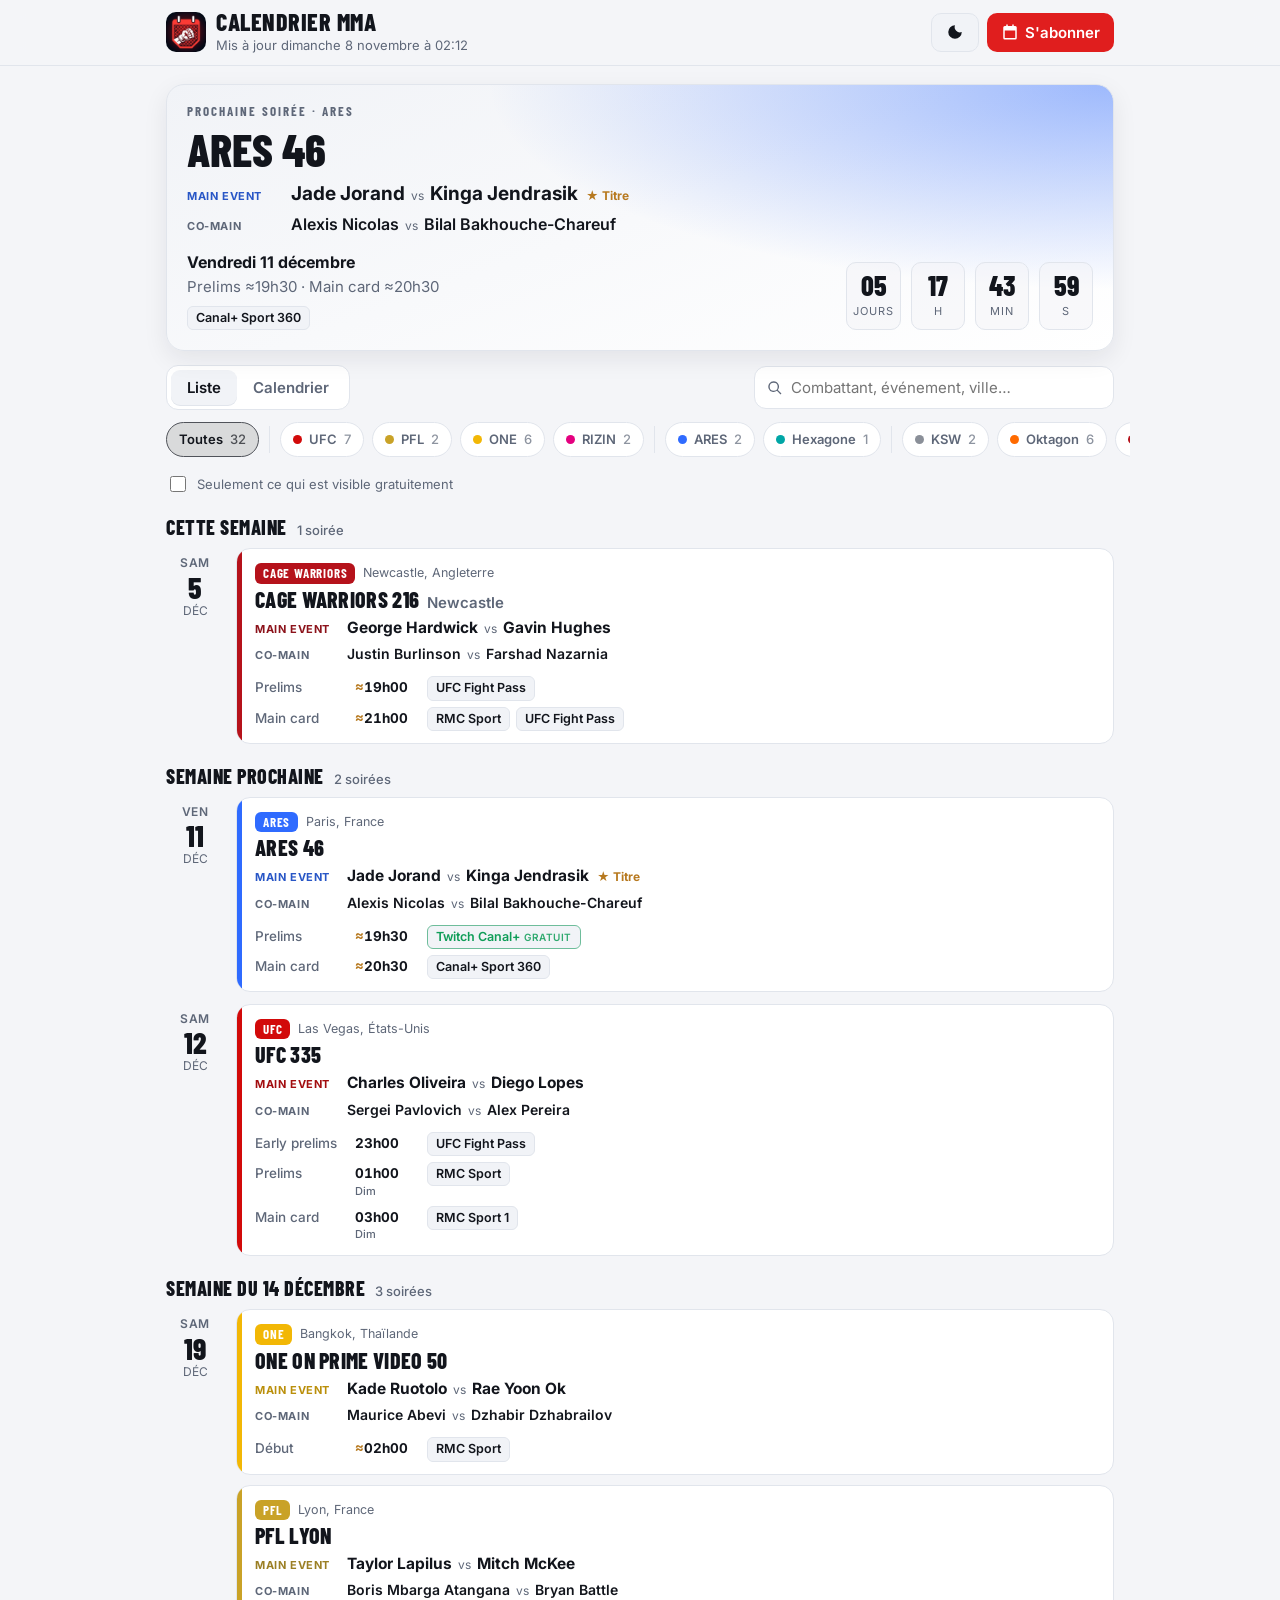
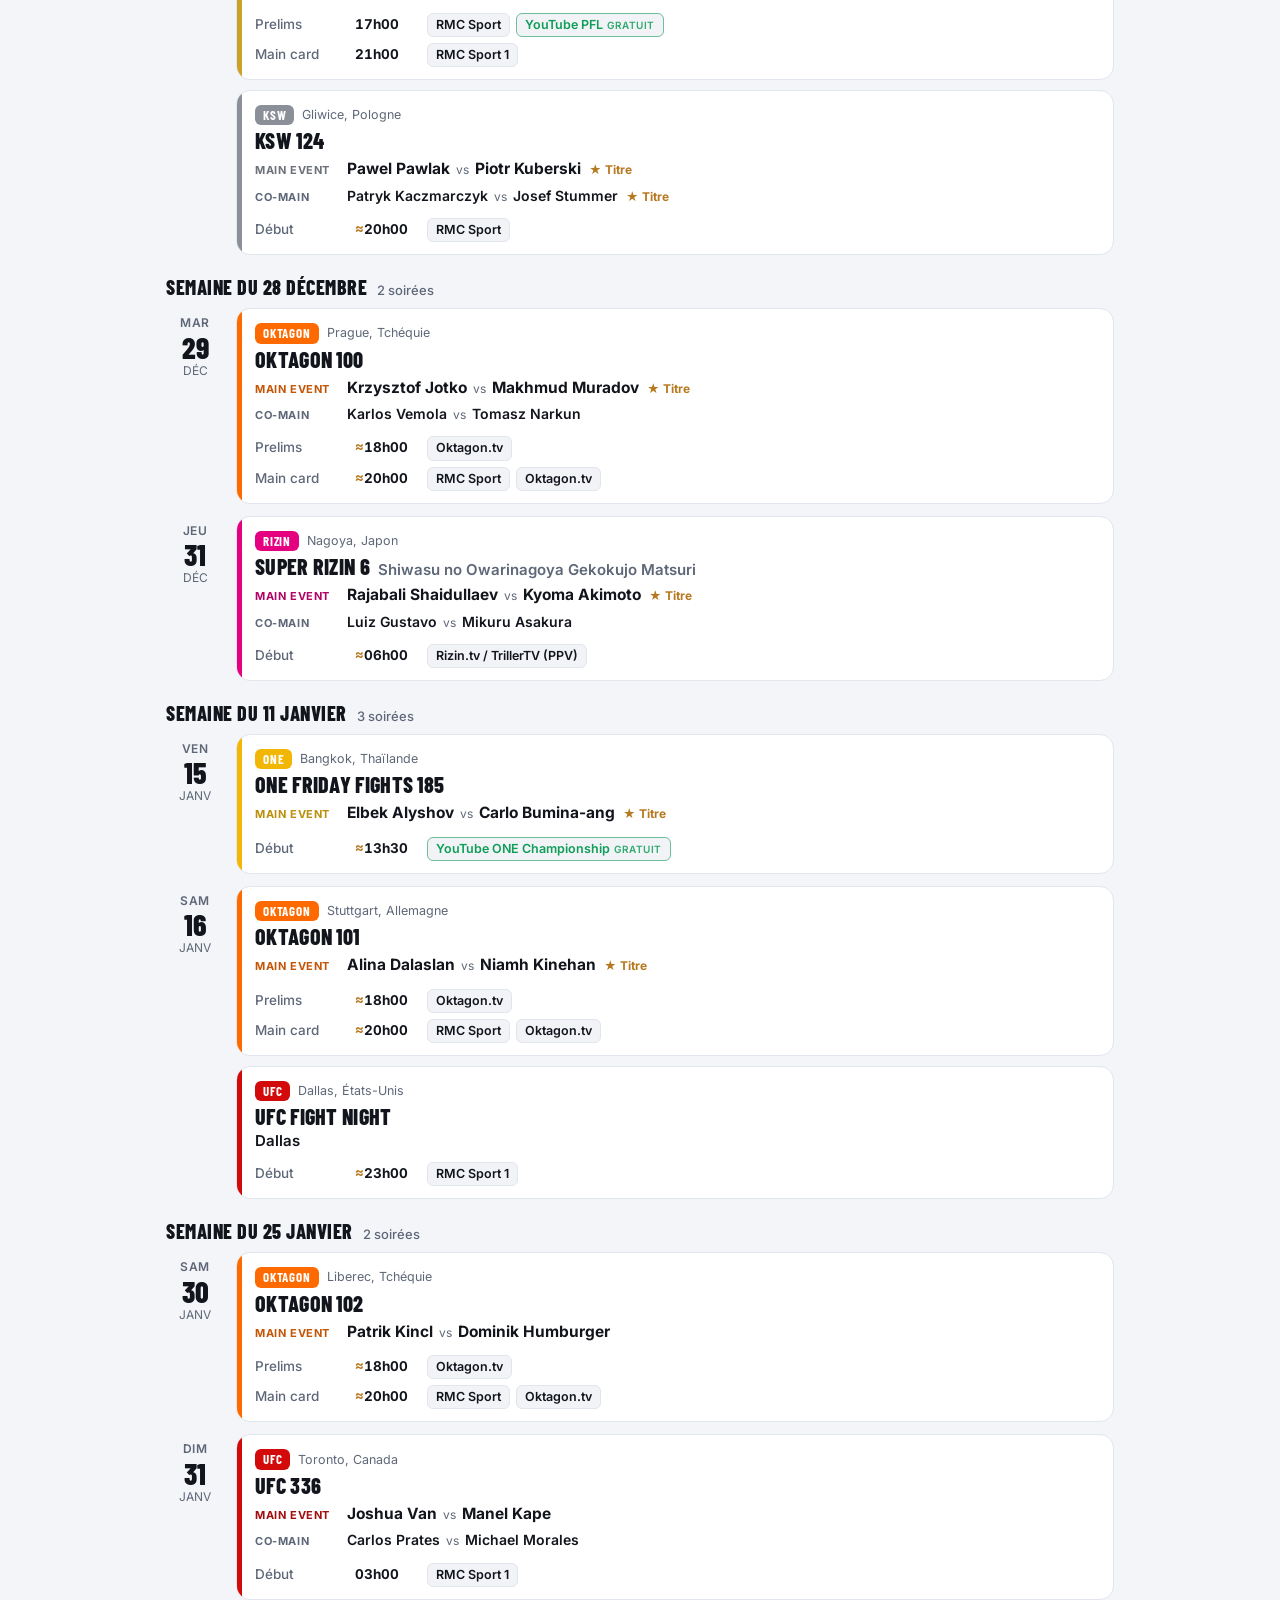
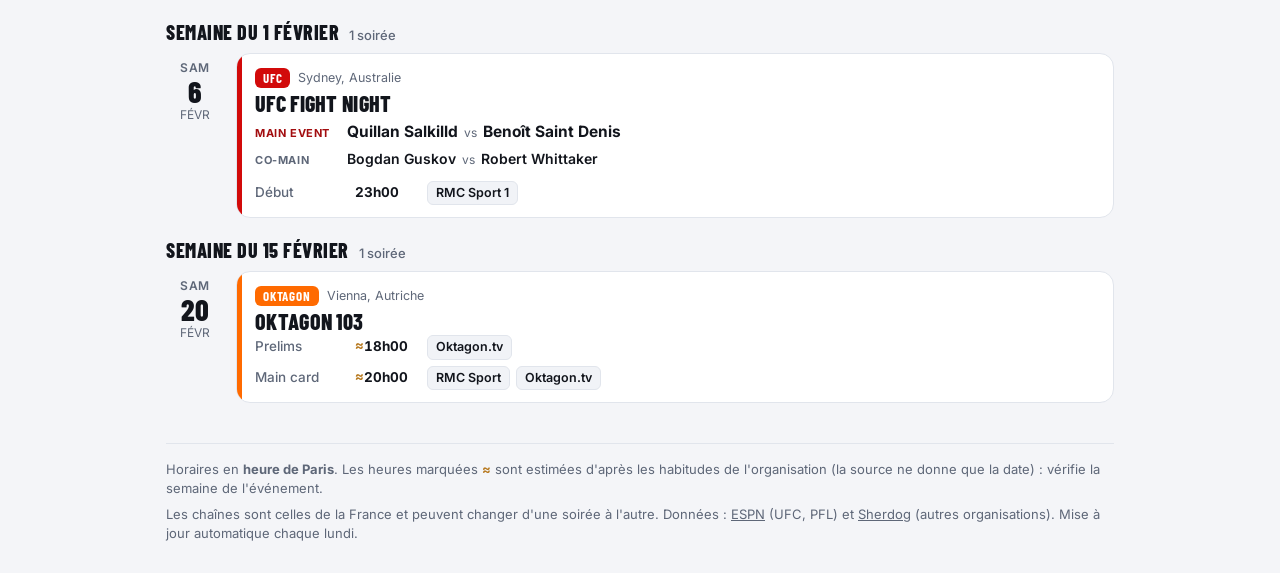
==== commit 0da7ca73: "Icône créée avec FLORA + main event et co-main event visibles - Nouvelle icône (poing ganté dans un " ====
--- a/index.html
+++ b/index.html
@@ -7,7 +7,8 @@
   <meta name="description" content="Toutes les soirées MMA à venir (UFC, PFL, ARES, Hexagone, ONE, KSW…) avec l'heure de Paris et les chaînes françaises.">
   <meta name="theme-color" content="#0d0f14">
   <link rel="manifest" href="manifest.webmanifest">
-  <link rel="icon" href="icons/icon.svg" type="image/svg+xml">
+  <link rel="icon" href="icons/favicon-32.png" sizes="32x32" type="image/png">
+  <link rel="icon" href="icons/favicon-64.png" sizes="64x64" type="image/png">
   <link rel="apple-touch-icon" href="icons/icon-180.png">
   <meta name="apple-mobile-web-app-capable" content="yes">
   <meta name="apple-mobile-web-app-status-bar-style" content="black-translucent">
@@ -21,7 +22,7 @@
   <header class="top">
     <div class="wrap top-inner">
       <div class="brand">
-        <img src="icons/icon.svg" alt="" width="36" height="36">
+        <img class="logo" src="icons/icon-192.png" alt="" width="40" height="40">
         <div>
           <h1>Calendrier MMA</h1>
           <p class="muted small" id="updated">Chargement…</p>
--- a/assets/style.css
+++ b/assets/style.css
@@ -254,3 +254,33 @@
   .hero-sub { margin-bottom: 10px; }
   .hero-grid { gap: 12px; }
 }
+
+/* ---------- Main event / co-main event ---------- */
+.ev-tag { font: 600 15px/1 var(--body); text-transform: none; letter-spacing: 0; color: var(--muted); margin-left: 8px; }
+.bill { display: grid; gap: 5px; margin: 6px 0 12px; }
+.bill-row { display: grid; grid-template-columns: 84px 1fr; gap: 8px; align-items: baseline; }
+.bill-label { font-size: 11px; font-weight: 700; text-transform: uppercase; letter-spacing: .6px; color: var(--muted); white-space: nowrap; }
+.bill-row.is-main .bill-label { color: color-mix(in srgb, var(--org) 75%, var(--text)); }
+.bill-names { min-width: 0; font-size: 14px; }
+.bill-names b { font-weight: 600; }
+.bill-row.is-main .bill-names { font-size: 15.5px; }
+.bill-row.is-main .bill-names b { font-weight: 700; }
+.bill-vs { color: var(--muted); font-size: 12px; margin: 0 6px; }
+.bill .title-belt { color: var(--warn); font-size: 12px; font-weight: 700; margin-left: 8px; white-space: nowrap; }
+.hero-bill { margin: 8px 0 14px; gap: 6px; }
+.hero-bill .bill-row { grid-template-columns: 96px 1fr; }
+.hero-bill .bill-row.is-main .bill-names { font-size: 19px; }
+.hero-bill .bill-names { font-size: 16px; }
+
+@media (max-width: 640px) {
+  .bill-row { grid-template-columns: 1fr; gap: 0; }
+  .bill-label { font-size: 10.5px; }
+  .hero-bill .bill-row { grid-template-columns: 1fr; }
+  .hero-bill .bill-row.is-main .bill-names { font-size: 17px; }
+  .ev-tag { display: block; margin: 4px 0 0; font-size: 13px; }
+}
+.brand .logo { border-radius: 10px; flex-shrink: 0; }
+@media (max-width: 640px) {
+  .seg { grid-template-columns: 86px 52px 1fr; }
+  .seg-label { font-size: 12.5px; white-space: nowrap; }
+}
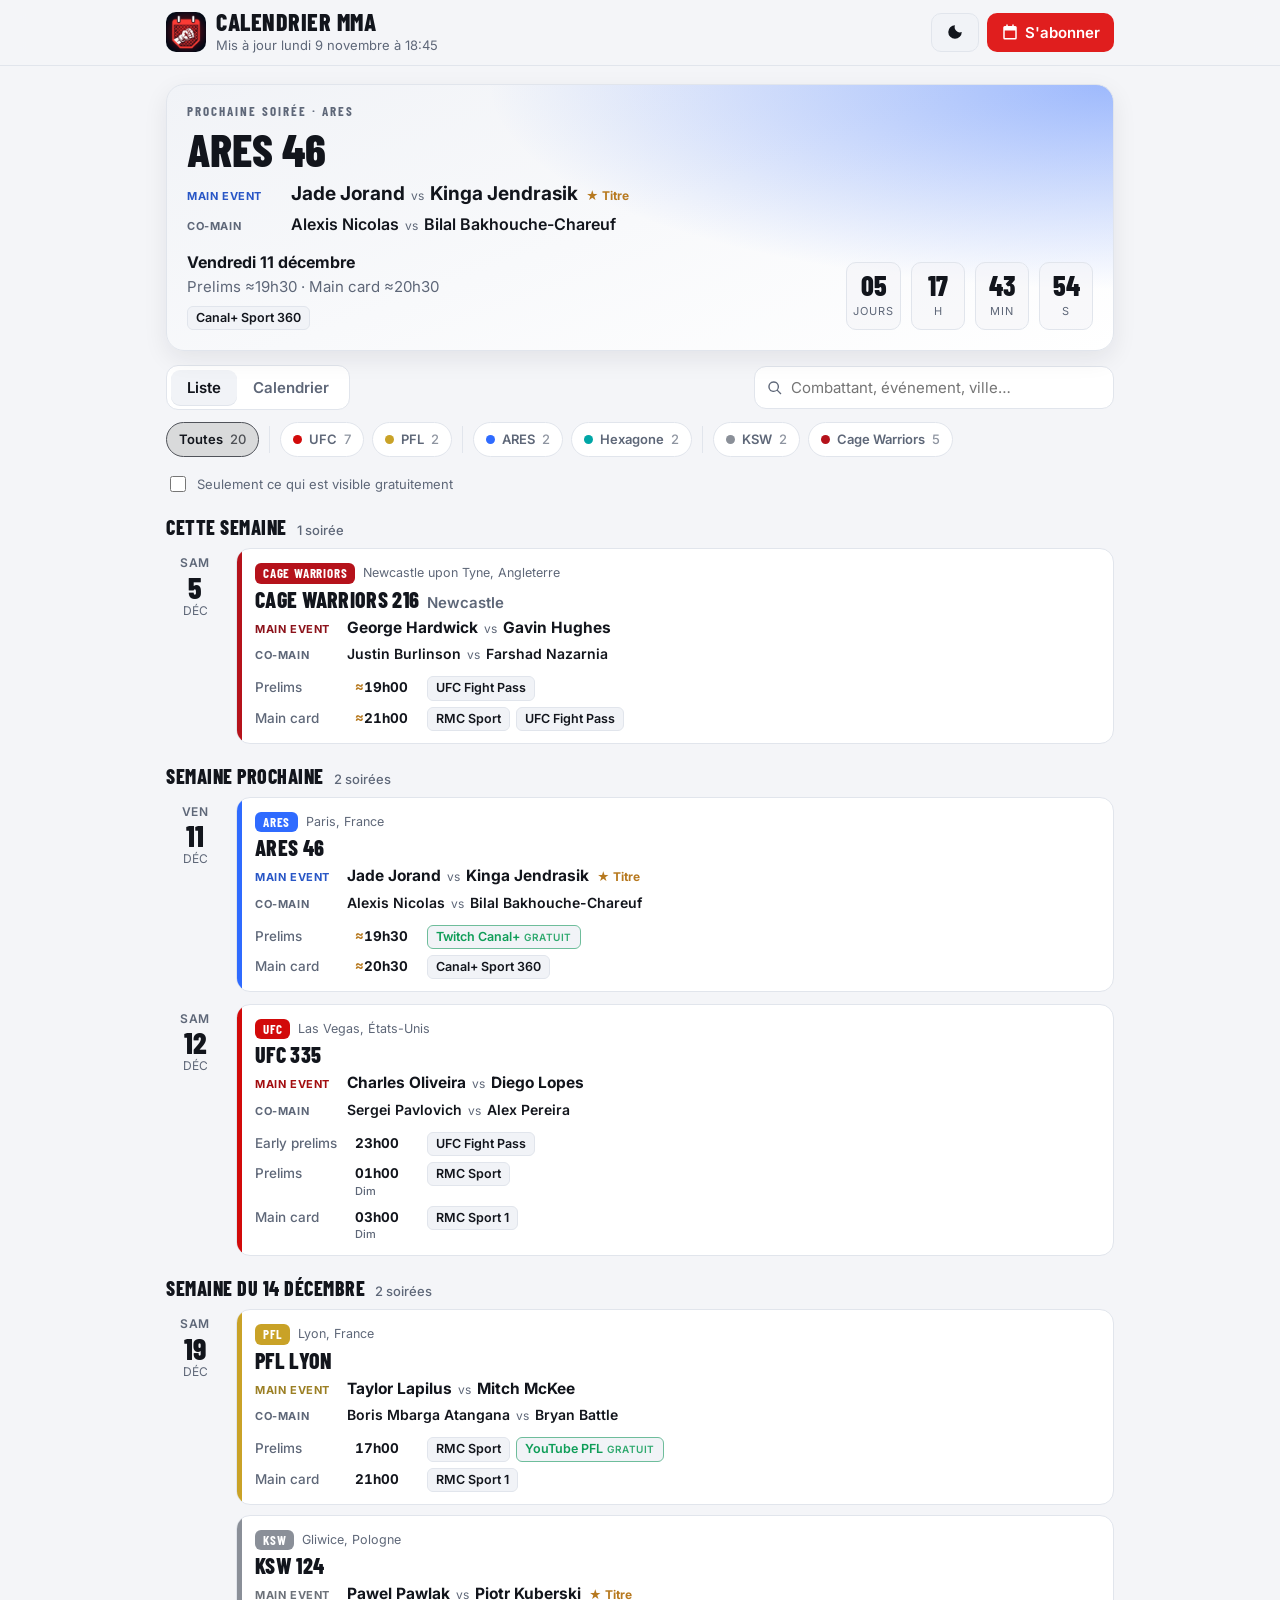
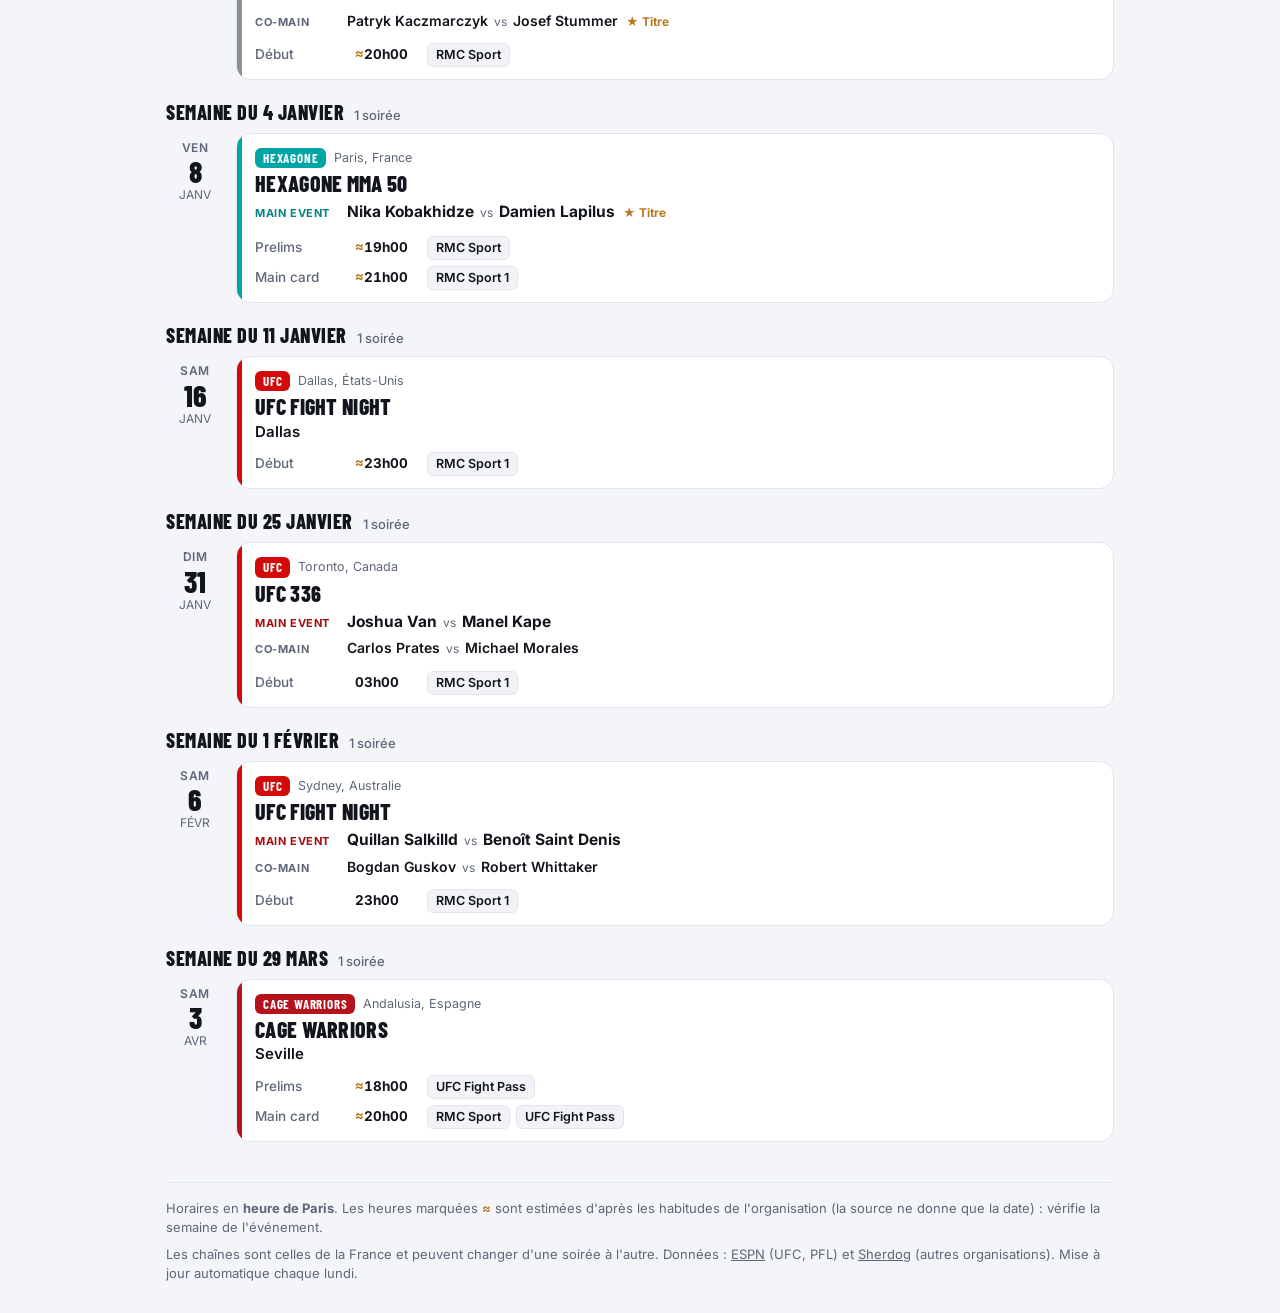
==== commit 2a309afb: "Retrait de ONE, Oktagon, Brave CF et RIZIN Organisations suivies : UFC, PFL, ARES, Hexagone MMA, KSW" ====
--- a/index.html
+++ b/index.html
@@ -4,7 +4,7 @@
   <meta charset="utf-8">
   <meta name="viewport" content="width=device-width, initial-scale=1, viewport-fit=cover">
   <title>Calendrier MMA</title>
-  <meta name="description" content="Toutes les soirées MMA à venir (UFC, PFL, ARES, Hexagone, ONE, KSW…) avec l'heure de Paris et les chaînes françaises.">
+  <meta name="description" content="Toutes les soirées MMA à venir (UFC, PFL, ARES, Hexagone, KSW, Cage Warriors) avec l'heure de Paris et les chaînes françaises.">
   <meta name="theme-color" content="#0d0f14">
   <link rel="manifest" href="manifest.webmanifest">
   <link rel="icon" href="icons/favicon-32.png" sizes="32x32" type="image/png">
--- a/assets/style.css
+++ b/assets/style.css
@@ -17,6 +17,24 @@
   color-scheme: dark;
 }
 
+/* Thème clair : réglage du système, ou choix explicite (bouton, ou thème de Claude). */
+@media (prefers-color-scheme: light) {
+  :root:not([data-theme="dark"]) {
+    --bg: #f4f5f8;
+    --bg-2: #ffffff;
+    --card: #ffffff;
+    --card-2: #f1f3f7;
+    --line: #e1e5ec;
+    --text: #12151c;
+    --muted: #5e6778;
+    --accent: #e01e1e;
+    --free: #0f9d58;
+    --warn: #b7791f;
+    --shadow: 0 8px 24px rgba(20, 24, 33, .08);
+    color-scheme: light;
+  }
+}
+
 :root[data-theme="light"] {
   --bg: #f4f5f8;
   --bg-2: #ffffff;
@@ -33,7 +51,16 @@
 }
 
 * { box-sizing: border-box; }
-html { -webkit-text-size-adjust: 100%; }
+html {
+  -webkit-text-size-adjust: 100%;
+  padding-top: env(safe-area-inset-top, 0px);
+  padding-bottom: env(safe-area-inset-bottom, 0px);
+}
+/* Bande sous la barre d'état du téléphone, pour que rien ne défile dessous. */
+body::before {
+  content: ""; position: fixed; inset: 0 0 auto; z-index: 30;
+  height: env(safe-area-inset-top, 0px); background: var(--bg);
+}
 body {
   margin: 0;
   background: var(--bg);
@@ -43,19 +70,22 @@
 }
 a { color: inherit; }
 button { font: inherit; color: inherit; }
-.wrap { max-width: 980px; margin: 0 auto; padding: 0 16px; }
+.wrap {
+  max-width: 980px; margin: 0 auto;
+  padding-left: max(16px, env(safe-area-inset-left, 0px));
+  padding-right: max(16px, env(safe-area-inset-right, 0px));
+}
 .muted { color: var(--muted); }
 .small { font-size: 13px; }
 [hidden] { display: none !important; }
 
 /* ---------- En-tête ---------- */
 .top {
-  position: sticky; top: 0; z-index: 20;
+  position: sticky; top: env(safe-area-inset-top, 0px); z-index: 20;
   background: color-mix(in srgb, var(--bg) 85%, transparent);
   backdrop-filter: blur(12px);
   -webkit-backdrop-filter: blur(12px);
   border-bottom: 1px solid var(--line);
-  padding-top: env(safe-area-inset-top);
 }
 .top-inner { display: flex; align-items: center; justify-content: space-between; gap: 12px; padding-top: 10px; padding-bottom: 10px; }
 .brand { display: flex; align-items: center; gap: 10px; min-width: 0; }
@@ -284,3 +314,5 @@
   .seg { grid-template-columns: 86px 52px 1fr; }
   .seg-label { font-size: 12.5px; white-space: nowrap; }
 }
+.sheet h3 + .actions { margin-top: 0; }
+.actions + .actions { margin-top: 10px; }
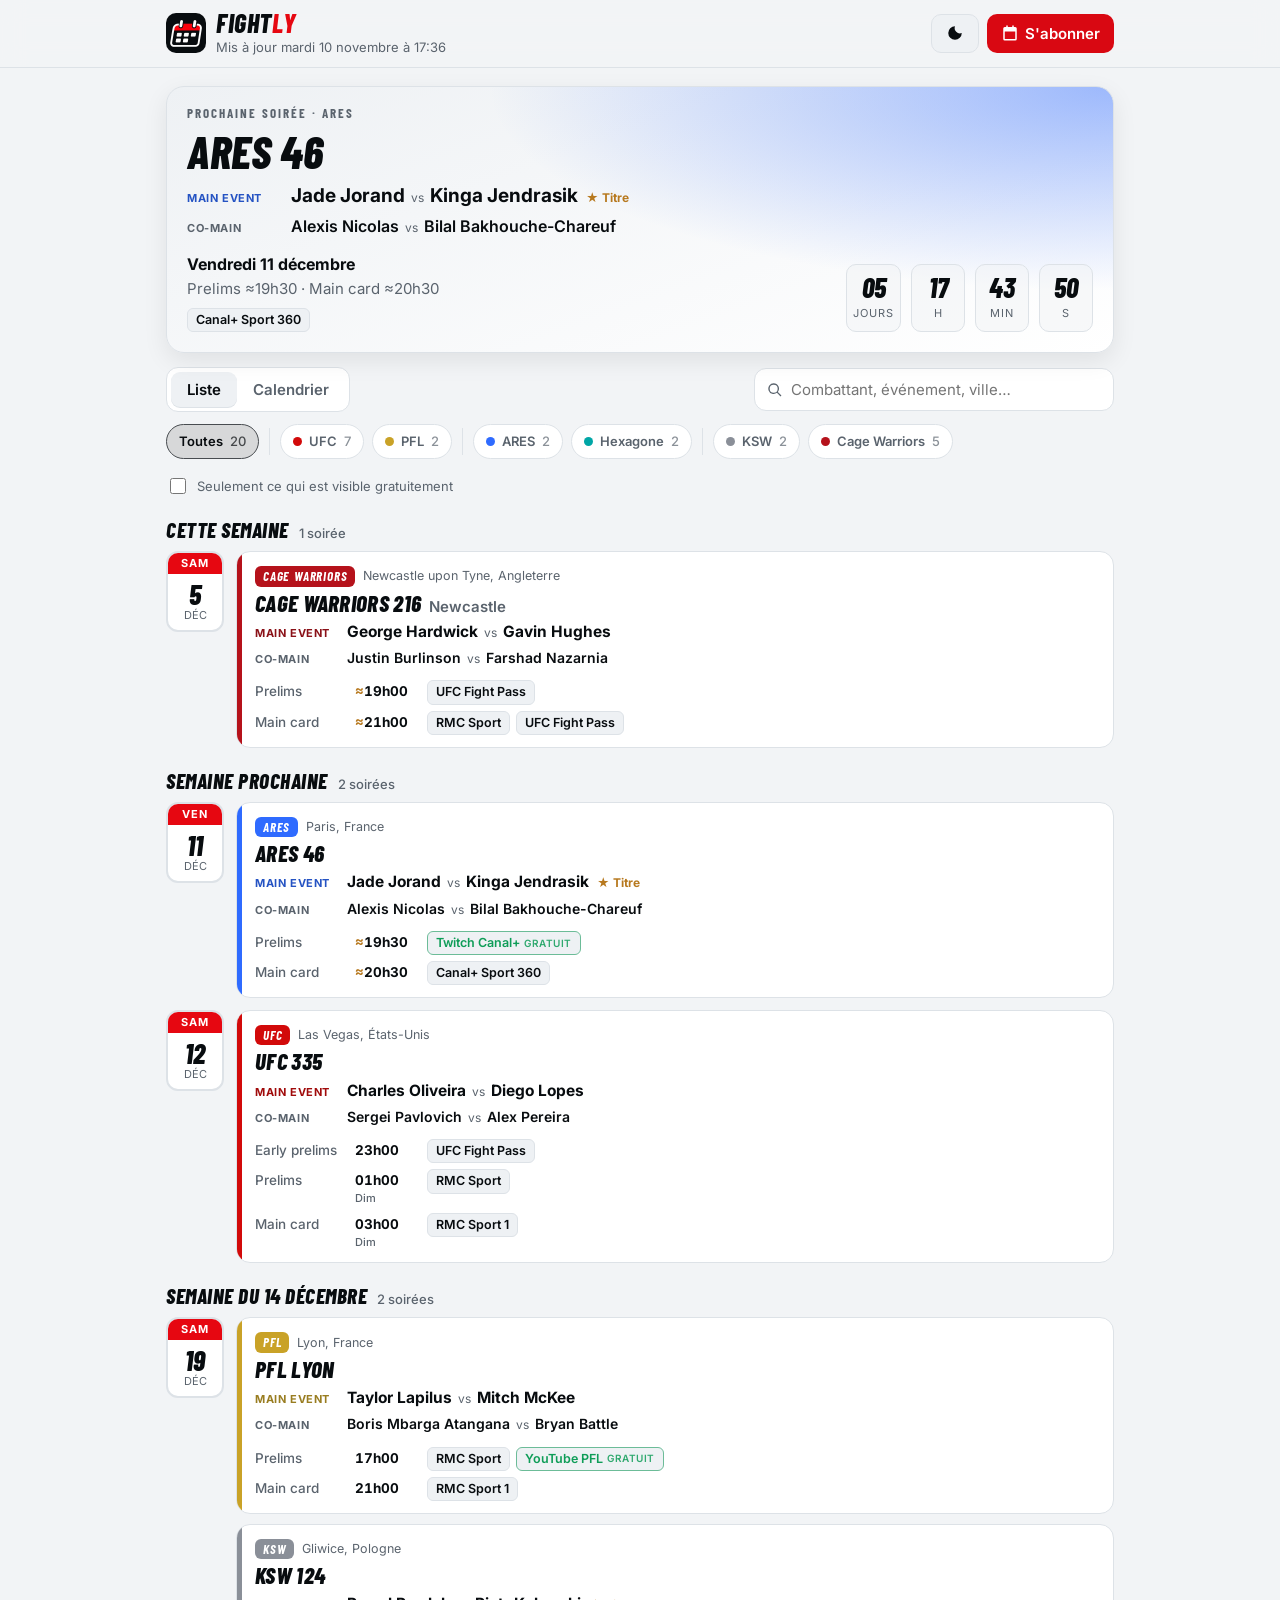
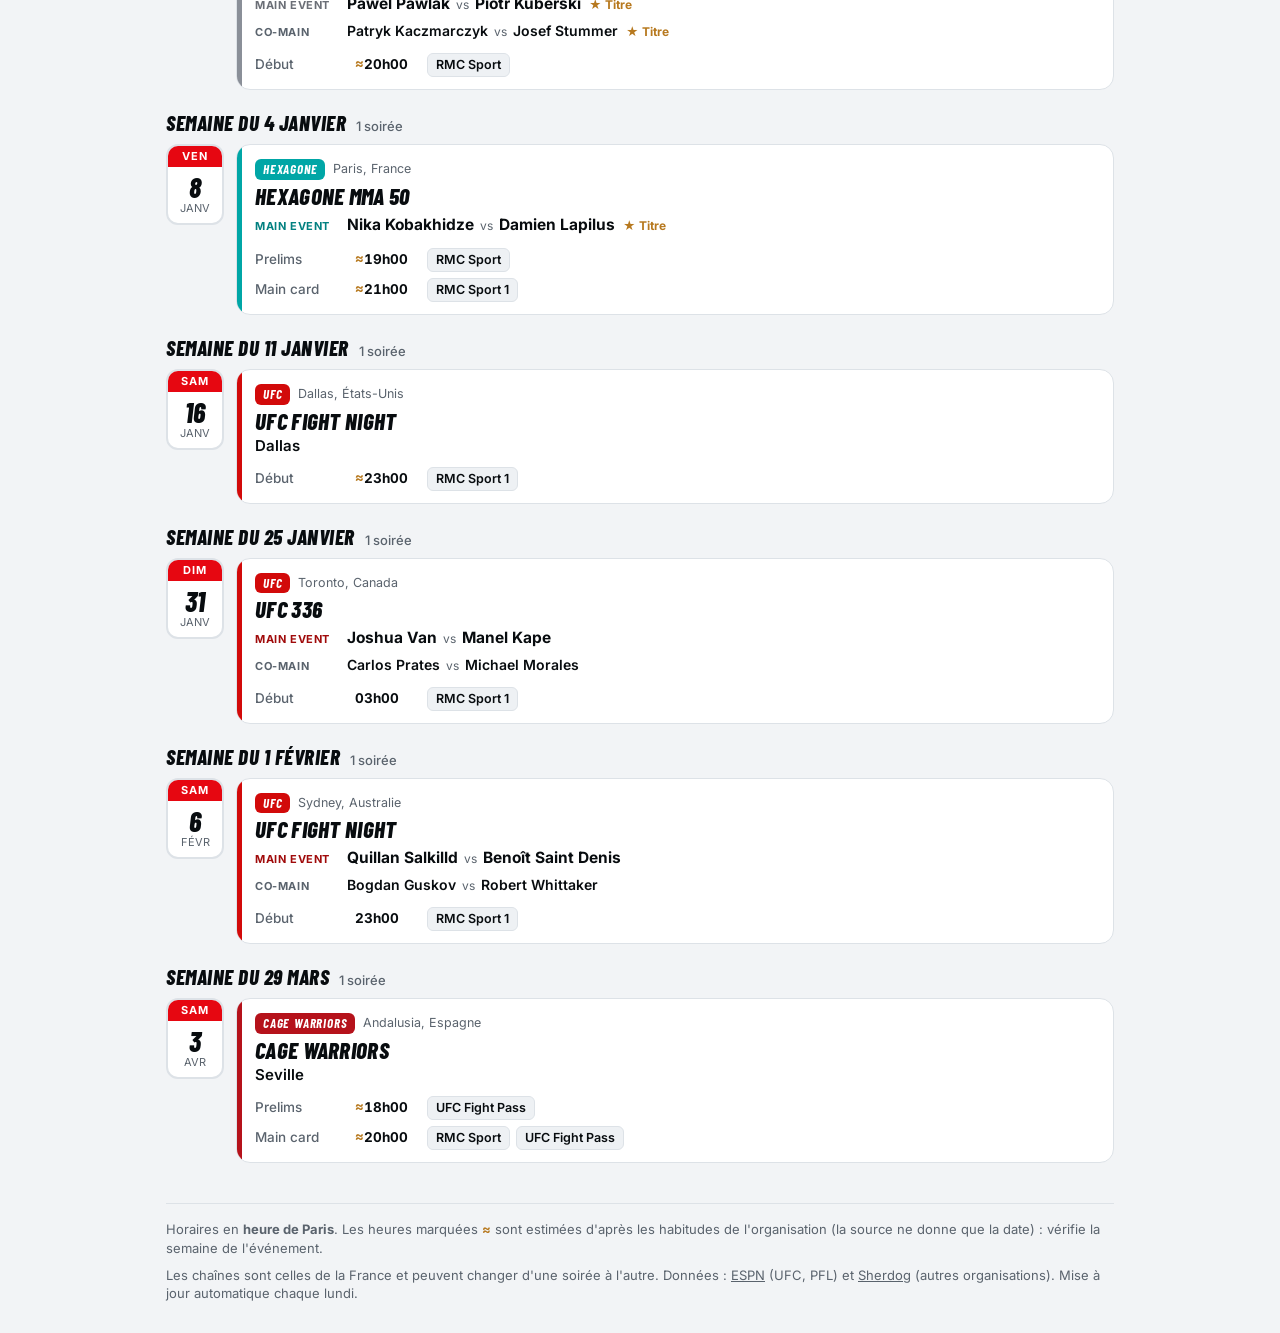
==== commit d6751c8f: "Nouveau nom FIGHTLY, nouvelle icône et direction artistique ajustée - Icône fournie : version pleine" ====
--- a/index.html
+++ b/index.html
@@ -3,28 +3,28 @@
 <head>
   <meta charset="utf-8">
   <meta name="viewport" content="width=device-width, initial-scale=1, viewport-fit=cover">
-  <title>Calendrier MMA</title>
-  <meta name="description" content="Toutes les soirées MMA à venir (UFC, PFL, ARES, Hexagone, KSW, Cage Warriors) avec l'heure de Paris et les chaînes françaises.">
-  <meta name="theme-color" content="#0d0f14">
+  <title>FIGHTLY</title>
+  <meta name="description" content="FIGHTLY : toutes les soirées MMA à venir (UFC, PFL, ARES, Hexagone, KSW, Cage Warriors) avec l'heure de Paris et les chaînes françaises.">
+  <meta name="theme-color" content="#080c0f">
   <link rel="manifest" href="manifest.webmanifest">
   <link rel="icon" href="icons/favicon-32.png" sizes="32x32" type="image/png">
   <link rel="icon" href="icons/favicon-64.png" sizes="64x64" type="image/png">
   <link rel="apple-touch-icon" href="icons/icon-180.png">
   <meta name="apple-mobile-web-app-capable" content="yes">
   <meta name="apple-mobile-web-app-status-bar-style" content="black-translucent">
-  <meta name="apple-mobile-web-app-title" content="MMA">
+  <meta name="apple-mobile-web-app-title" content="FIGHTLY">
   <link rel="preconnect" href="https://fonts.googleapis.com">
   <link rel="preconnect" href="https://fonts.gstatic.com" crossorigin>
-  <link href="https://fonts.googleapis.com/css2?family=Barlow+Condensed:wght@600;700;800&family=Inter:wght@400;500;600;700&display=swap" rel="stylesheet">
+  <link href="https://fonts.googleapis.com/css2?family=Barlow+Condensed:ital,wght@0,600;0,700;0,800;1,700;1,800&family=Inter:wght@400;500;600;700&display=swap" rel="stylesheet">
   <link rel="stylesheet" href="assets/style.css">
 </head>
 <body>
   <header class="top">
     <div class="wrap top-inner">
       <div class="brand">
-        <img class="logo" src="icons/icon-192.png" alt="" width="40" height="40">
+        <img class="logo" src="icons/logo-mark.png" alt="" width="40" height="40">
         <div>
-          <h1>Calendrier MMA</h1>
+          <h1 class="wordmark" aria-label="Fightly">FIGHT<span>LY</span></h1>
           <p class="muted small" id="updated">Chargement…</p>
         </div>
       </div>
--- a/assets/style.css
+++ b/assets/style.css
@@ -1,16 +1,17 @@
 :root {
-  --bg: #0d0f14;
-  --bg-2: #141821;
-  --card: #171b25;
-  --card-2: #1e2330;
-  --line: #262c3a;
-  --text: #eef1f6;
-  --muted: #8f98ab;
-  --accent: #ff3b3b;
+  --bg: #080c0f;
+  --bg-2: #0e1317;
+  --card: #12171c;
+  --card-2: #192026;
+  --line: #242c34;
+  --text: #f3f5f7;
+  --muted: #8b949e;
+  --accent: #ea0a14;
+  --brand: #fd0610;
   --accent-ink: #ffffff;
   --free: #2fd27a;
   --warn: #f5b942;
-  --shadow: 0 10px 30px rgba(0, 0, 0, .35);
+  --shadow: 0 10px 30px rgba(0, 0, 0, .45);
   --radius: 14px;
   --display: "Barlow Condensed", "Arial Narrow", system-ui, sans-serif;
   --body: "Inter", system-ui, -apple-system, "Segoe UI", Roboto, sans-serif;
@@ -20,33 +21,35 @@
 /* Thème clair : réglage du système, ou choix explicite (bouton, ou thème de Claude). */
 @media (prefers-color-scheme: light) {
   :root:not([data-theme="dark"]) {
-    --bg: #f4f5f8;
+    --bg: #f2f4f6;
     --bg-2: #ffffff;
     --card: #ffffff;
-    --card-2: #f1f3f7;
-    --line: #e1e5ec;
-    --text: #12151c;
-    --muted: #5e6778;
-    --accent: #e01e1e;
+    --card-2: #eef1f4;
+    --line: #dde2e7;
+    --text: #080c0f;
+    --muted: #5a636d;
+    --accent: #d90812;
+    --brand: #e60711;
     --free: #0f9d58;
     --warn: #b7791f;
-    --shadow: 0 8px 24px rgba(20, 24, 33, .08);
+    --shadow: 0 8px 24px rgba(8, 12, 15, .08);
     color-scheme: light;
   }
 }
 
 :root[data-theme="light"] {
-  --bg: #f4f5f8;
+  --bg: #f2f4f6;
   --bg-2: #ffffff;
   --card: #ffffff;
-  --card-2: #f1f3f7;
-  --line: #e1e5ec;
-  --text: #12151c;
-  --muted: #5e6778;
-  --accent: #e01e1e;
+  --card-2: #eef1f4;
+  --line: #dde2e7;
+  --text: #080c0f;
+  --muted: #5a636d;
+  --accent: #d90812;
+  --brand: #e60711;
   --free: #0f9d58;
   --warn: #b7791f;
-  --shadow: 0 8px 24px rgba(20, 24, 33, .08);
+  --shadow: 0 8px 24px rgba(8, 12, 15, .08);
   color-scheme: light;
 }
 
@@ -89,7 +92,8 @@
 }
 .top-inner { display: flex; align-items: center; justify-content: space-between; gap: 12px; padding-top: 10px; padding-bottom: 10px; }
 .brand { display: flex; align-items: center; gap: 10px; min-width: 0; }
-.brand h1 { font: 800 24px/1 var(--display); letter-spacing: .5px; text-transform: uppercase; margin: 0; }
+.brand h1 { font: italic 800 26px/1 var(--display); letter-spacing: .6px; text-transform: uppercase; margin: 0; }
+.wordmark span { color: var(--brand); }
 .brand p { margin: 2px 0 0; white-space: nowrap; overflow: hidden; text-overflow: ellipsis; }
 .top-actions { display: flex; gap: 8px; flex-shrink: 0; }
 
@@ -117,12 +121,12 @@
   box-shadow: var(--shadow);
 }
 .hero-kicker { font: 700 13px/1 var(--display); letter-spacing: 2px; text-transform: uppercase; color: var(--muted); }
-.hero-title { font: 800 clamp(30px, 6vw, 46px)/1 var(--display); text-transform: uppercase; margin: 8px 0 4px; }
+.hero-title { font: italic 800 clamp(30px, 6vw, 46px)/1 var(--display); text-transform: uppercase; margin: 8px 0 4px; }
 .hero-sub { font-size: 16px; font-weight: 600; margin: 0 0 14px; }
 .hero-grid { display: flex; flex-wrap: wrap; gap: 18px 28px; align-items: flex-end; justify-content: space-between; }
 .countdown { display: flex; gap: 10px; }
 .countdown div { text-align: center; min-width: 54px; padding: 8px 6px; border-radius: 10px; background: color-mix(in srgb, var(--bg) 55%, transparent); border: 1px solid var(--line); }
-.countdown b { display: block; font: 800 28px/1 var(--display); }
+.countdown b { display: block; font: italic 800 28px/1 var(--display); }
 .countdown span { font-size: 11px; color: var(--muted); text-transform: uppercase; letter-spacing: 1px; }
 .live { display: inline-flex; align-items: center; gap: 6px; font-weight: 700; color: var(--accent); }
 .live::before { content: ""; width: 9px; height: 9px; border-radius: 50%; background: var(--accent); animation: pulse 1.2s infinite; }
@@ -155,14 +159,18 @@
 
 /* ---------- Liste ---------- */
 .week { margin-top: 22px; }
-.week-title { font: 800 20px/1 var(--display); text-transform: uppercase; letter-spacing: .5px; margin: 0 0 10px; display: flex; align-items: baseline; gap: 10px; }
+.week-title { font: italic 800 21px/1 var(--display); text-transform: uppercase; letter-spacing: .5px; margin: 0 0 10px; display: flex; align-items: baseline; gap: 10px; }
 .week-title small { font: 500 13px var(--body); color: var(--muted); text-transform: none; letter-spacing: 0; }
 .day { display: grid; grid-template-columns: 58px 1fr; gap: 12px; margin-bottom: 12px; }
-.day-label { text-align: center; padding-top: 6px; }
-.day-label .dow { font-size: 12px; text-transform: uppercase; color: var(--muted); font-weight: 600; letter-spacing: .5px; }
-.day-label .num { font: 800 30px/1 var(--display); }
-.day-label .mon { font-size: 12px; color: var(--muted); text-transform: uppercase; }
-.day-label.today .num { color: var(--accent); }
+.day-label {
+  align-self: start; text-align: center; overflow: hidden;
+  background: var(--card); border: 2px solid var(--line); border-radius: 12px;
+}
+.day-label .dow { background: var(--brand); color: #fff; font-size: 11px; text-transform: uppercase; font-weight: 700; letter-spacing: .8px; padding: 3px 0 2px; }
+.day-label .num { font: italic 800 28px/1 var(--display); padding-top: 6px; }
+.day-label .mon { font-size: 11px; color: var(--muted); text-transform: uppercase; padding-bottom: 6px; }
+.day-label.today { border-color: var(--brand); }
+.day-label.today .num { color: var(--brand); }
 .day-events { display: grid; gap: 10px; min-width: 0; }
 
 .ev {
@@ -177,10 +185,10 @@
 .ev-head { display: flex; align-items: center; gap: 8px; flex-wrap: wrap; margin-bottom: 4px; }
 .badge {
   display: inline-block; padding: 3px 8px; border-radius: 6px;
-  background: var(--org); color: #fff; font: 700 13px/1.1 var(--display); letter-spacing: .8px; text-transform: uppercase;
+  background: var(--org); color: #fff; font: italic 700 13px/1.1 var(--display); letter-spacing: .8px; text-transform: uppercase;
 }
 .ev-place { font-size: 12.5px; color: var(--muted); white-space: nowrap; overflow: hidden; text-overflow: ellipsis; min-width: 0; flex: 1; }
-.ev-title { font: 800 22px/1.05 var(--display); text-transform: uppercase; margin: 2px 0; letter-spacing: .3px; }
+.ev-title { font: italic 800 23px/1.05 var(--display); text-transform: uppercase; margin: 2px 0; letter-spacing: .3px; }
 .ev-main { font-weight: 600; margin: 0 0 10px; }
 .ev-main .title-belt { color: var(--warn); font-size: 12px; font-weight: 700; margin-left: 6px; white-space: nowrap; }
 .segs { display: grid; gap: 6px; }
@@ -199,7 +207,7 @@
 
 /* ---------- Calendrier mensuel ---------- */
 .month-head { display: flex; align-items: center; justify-content: space-between; margin: 20px 0 10px; }
-.month-head h2 { font: 800 24px/1 var(--display); text-transform: uppercase; margin: 0; }
+.month-head h2 { font: italic 800 25px/1 var(--display); text-transform: uppercase; margin: 0; }
 .month-nav { display: flex; gap: 6px; }
 .grid { display: grid; grid-template-columns: repeat(7, minmax(0, 1fr)); gap: 4px; }
 .grid .dow { text-align: center; font-size: 11px; color: var(--muted); text-transform: uppercase; font-weight: 600; padding: 4px 0; }
@@ -212,7 +220,7 @@
 .cell.has:hover { border-color: var(--muted); }
 .cell.sel { outline: 2px solid var(--accent); outline-offset: -1px; }
 .cell .n { font-weight: 700; font-size: 13px; }
-.cell.today .n { color: var(--accent); }
+.cell.today .n { color: var(--brand); }
 .pill { font-size: 11px; font-weight: 600; padding: 2px 5px; border-radius: 5px; background: color-mix(in srgb, var(--org) 22%, var(--card)); border-left: 3px solid var(--org); white-space: nowrap; overflow: hidden; text-overflow: ellipsis; }
 .dots { display: none; gap: 3px; flex-wrap: wrap; }
 .dots i { width: 7px; height: 7px; border-radius: 50%; background: var(--org); }
@@ -227,7 +235,7 @@
 .sheet-inner { padding: 20px; overflow: auto; max-height: inherit; }
 .sheet-top { display: flex; justify-content: space-between; align-items: flex-start; gap: 12px; }
 .close { border: 0; background: var(--card-2); width: 34px; height: 34px; border-radius: 50%; cursor: pointer; font-size: 18px; line-height: 1; flex-shrink: 0; }
-.sheet h2 { font: 800 30px/1.02 var(--display); text-transform: uppercase; margin: 8px 0 2px; }
+.sheet h2 { font: italic 800 31px/1.02 var(--display); text-transform: uppercase; margin: 8px 0 2px; }
 .sheet h3 { font: 800 17px/1 var(--display); text-transform: uppercase; letter-spacing: 1px; color: var(--muted); margin: 22px 0 10px; }
 .sheet .when { font-weight: 600; margin: 6px 0 0; }
 .box { background: var(--card); border: 1px solid var(--line); border-radius: 12px; padding: 12px; }
@@ -261,7 +269,9 @@
   .brand h1 { font-size: 21px; }
   #subscribe-btn span { display: none; }
   .day { grid-template-columns: 44px 1fr; gap: 8px; }
-  .day-label .num { font-size: 26px; }
+  .day-label .num { font-size: 24px; padding-top: 4px; }
+  .day-label .mon { font-size: 10px; padding-bottom: 4px; }
+  .day-label .dow { font-size: 10px; letter-spacing: .4px; }
   .seg { grid-template-columns: 78px 54px 1fr; font-size: 13px; }
   .cell { min-height: 54px; padding: 4px; }
   .pill { display: none; }
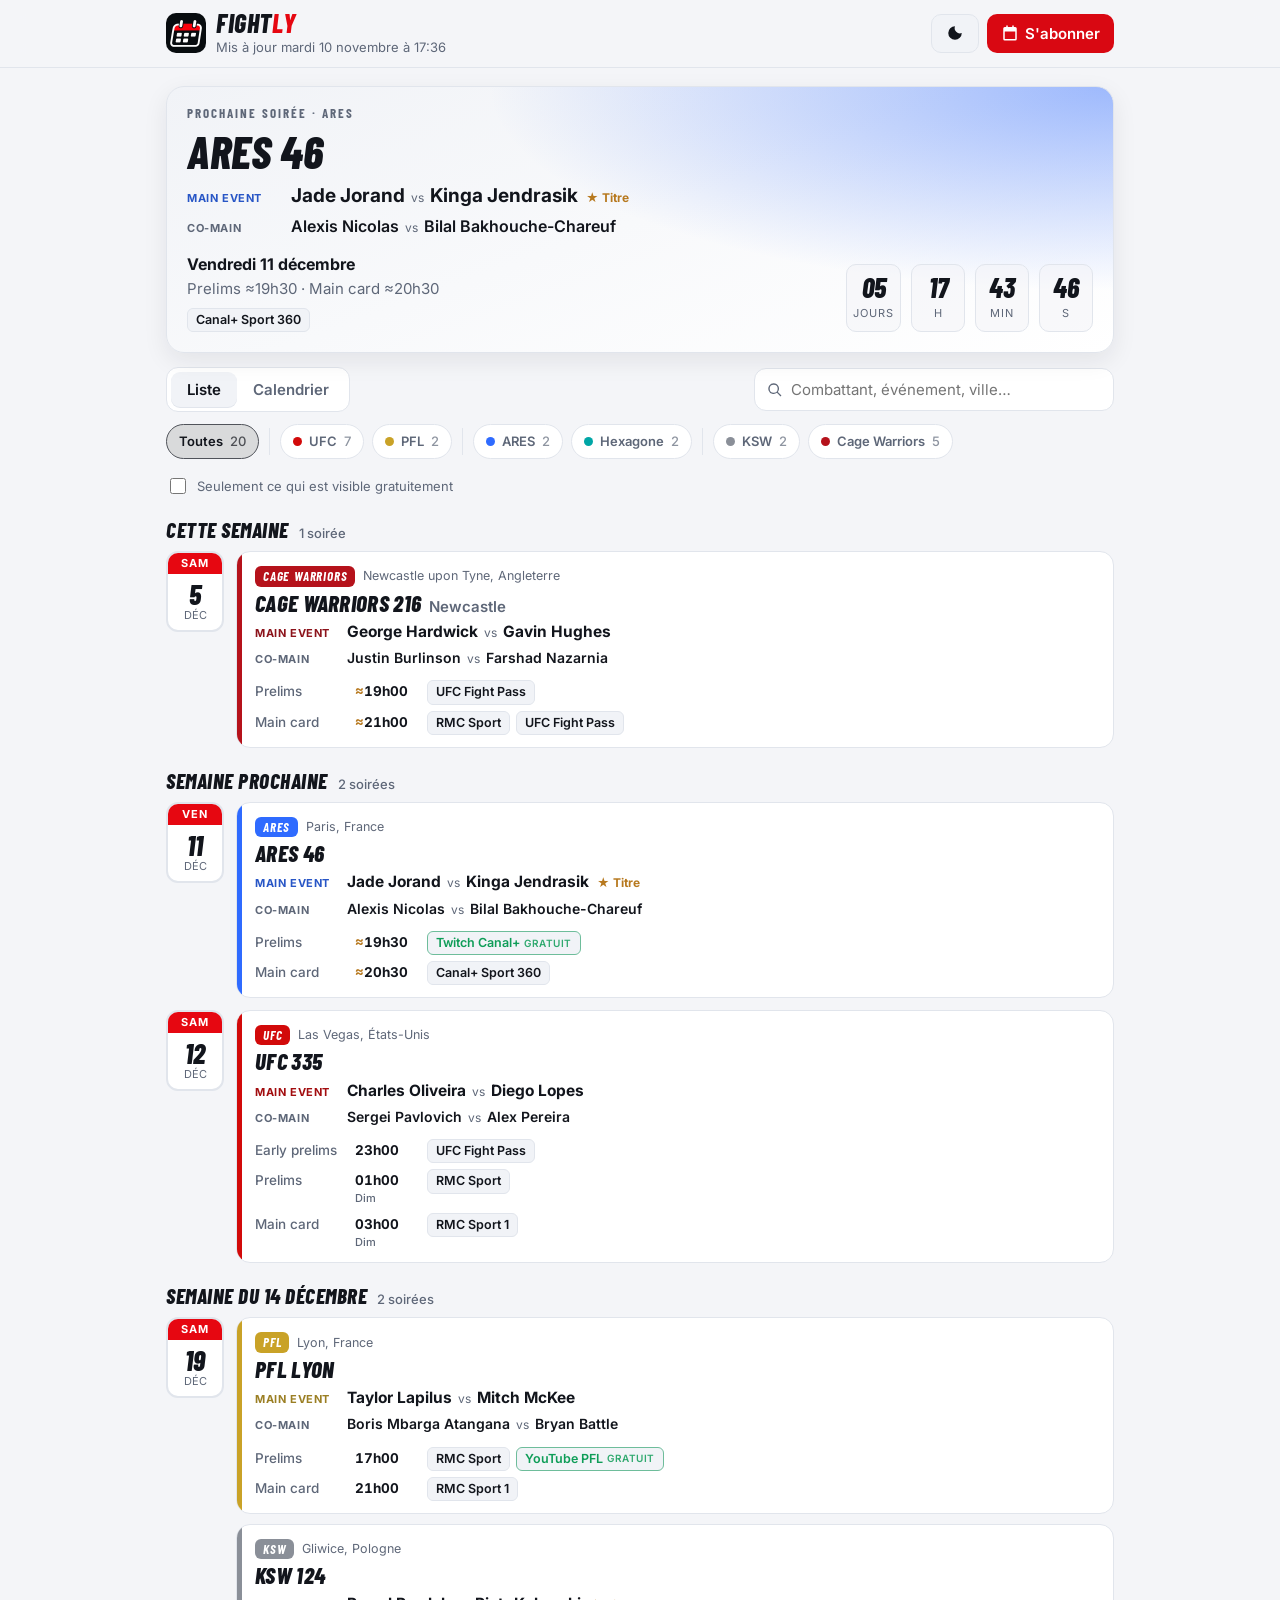
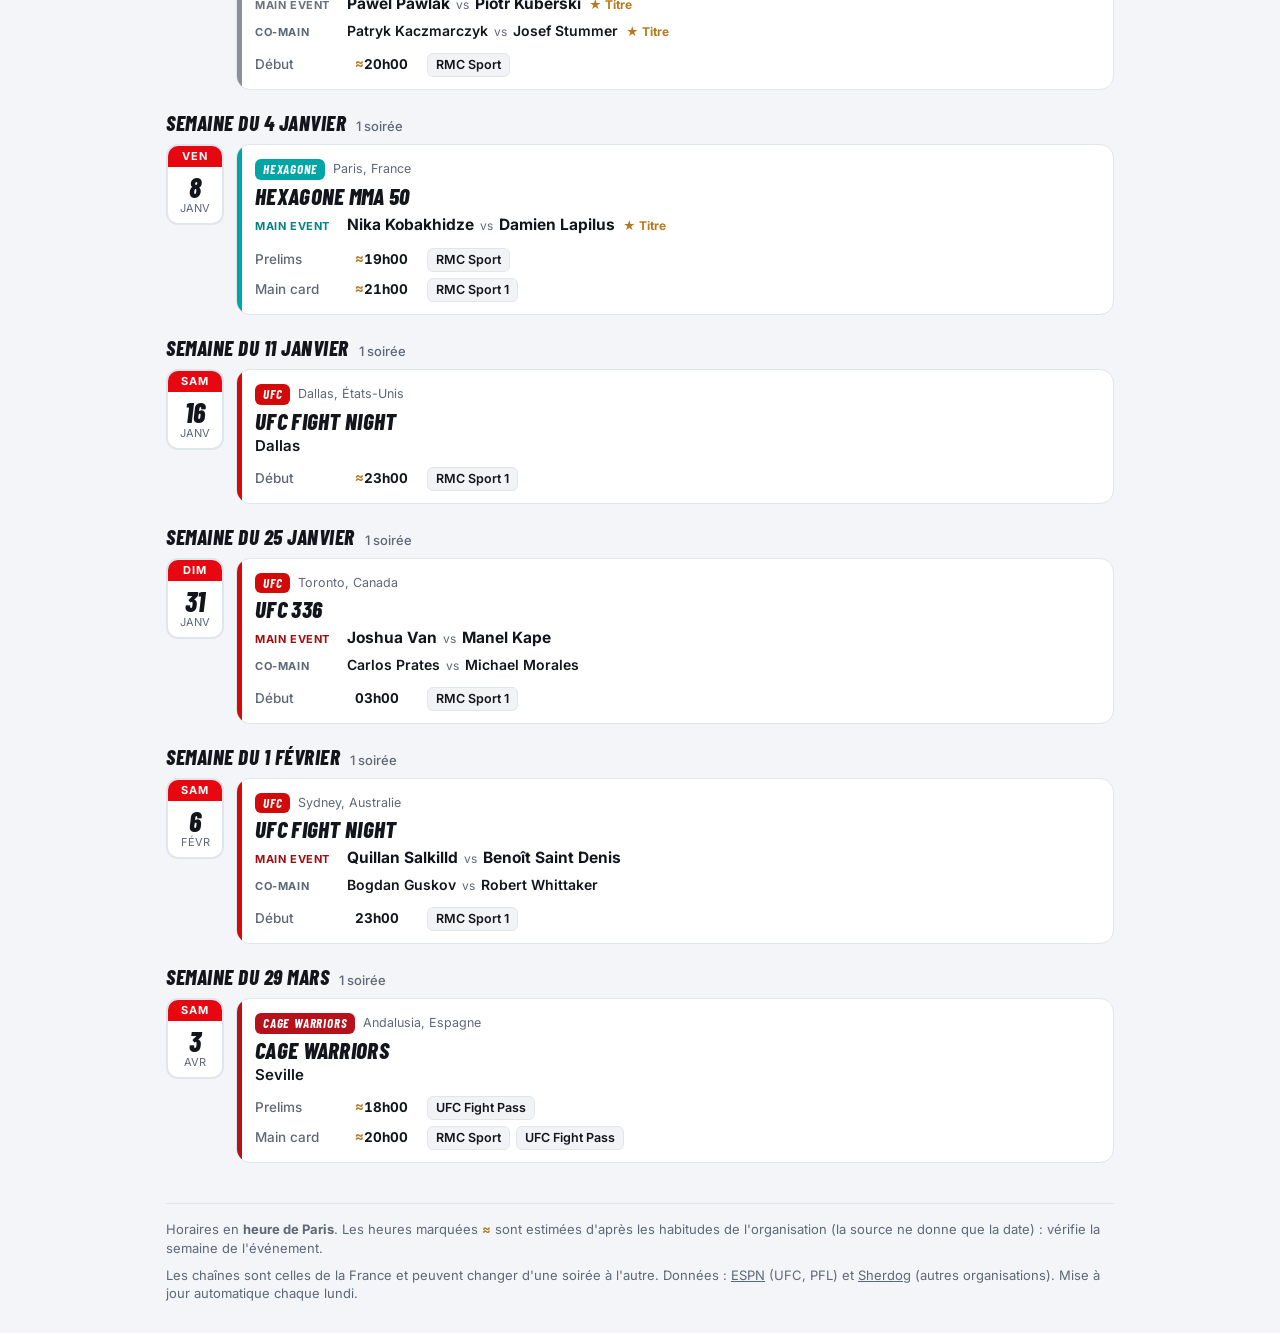
==== commit b09e7ade: "Retour au fond d'origine (sombre et clair) Le rouge de l'icône, les titres en italique et les dates " ====
--- a/index.html
+++ b/index.html
@@ -5,7 +5,7 @@
   <meta name="viewport" content="width=device-width, initial-scale=1, viewport-fit=cover">
   <title>FIGHTLY</title>
   <meta name="description" content="FIGHTLY : toutes les soirées MMA à venir (UFC, PFL, ARES, Hexagone, KSW, Cage Warriors) avec l'heure de Paris et les chaînes françaises.">
-  <meta name="theme-color" content="#080c0f">
+  <meta name="theme-color" content="#0d0f14">
   <link rel="manifest" href="manifest.webmanifest">
   <link rel="icon" href="icons/favicon-32.png" sizes="32x32" type="image/png">
   <link rel="icon" href="icons/favicon-64.png" sizes="64x64" type="image/png">
--- a/assets/style.css
+++ b/assets/style.css
@@ -1,17 +1,17 @@
 :root {
-  --bg: #080c0f;
-  --bg-2: #0e1317;
-  --card: #12171c;
-  --card-2: #192026;
-  --line: #242c34;
-  --text: #f3f5f7;
-  --muted: #8b949e;
+  --bg: #0d0f14;
+  --bg-2: #141821;
+  --card: #171b25;
+  --card-2: #1e2330;
+  --line: #262c3a;
+  --text: #eef1f6;
+  --muted: #8f98ab;
   --accent: #ea0a14;
   --brand: #fd0610;
   --accent-ink: #ffffff;
   --free: #2fd27a;
   --warn: #f5b942;
-  --shadow: 0 10px 30px rgba(0, 0, 0, .45);
+  --shadow: 0 10px 30px rgba(0, 0, 0, .35);
   --radius: 14px;
   --display: "Barlow Condensed", "Arial Narrow", system-ui, sans-serif;
   --body: "Inter", system-ui, -apple-system, "Segoe UI", Roboto, sans-serif;
@@ -21,35 +21,35 @@
 /* Thème clair : réglage du système, ou choix explicite (bouton, ou thème de Claude). */
 @media (prefers-color-scheme: light) {
   :root:not([data-theme="dark"]) {
-    --bg: #f2f4f6;
+    --bg: #f4f5f8;
     --bg-2: #ffffff;
     --card: #ffffff;
-    --card-2: #eef1f4;
-    --line: #dde2e7;
-    --text: #080c0f;
-    --muted: #5a636d;
+    --card-2: #f1f3f7;
+    --line: #e1e5ec;
+    --text: #12151c;
+    --muted: #5e6778;
     --accent: #d90812;
     --brand: #e60711;
     --free: #0f9d58;
     --warn: #b7791f;
-    --shadow: 0 8px 24px rgba(8, 12, 15, .08);
+    --shadow: 0 8px 24px rgba(20, 24, 33, .08);
     color-scheme: light;
   }
 }
 
 :root[data-theme="light"] {
-  --bg: #f2f4f6;
+  --bg: #f4f5f8;
   --bg-2: #ffffff;
   --card: #ffffff;
-  --card-2: #eef1f4;
-  --line: #dde2e7;
-  --text: #080c0f;
-  --muted: #5a636d;
+  --card-2: #f1f3f7;
+  --line: #e1e5ec;
+  --text: #12151c;
+  --muted: #5e6778;
   --accent: #d90812;
   --brand: #e60711;
   --free: #0f9d58;
   --warn: #b7791f;
-  --shadow: 0 8px 24px rgba(8, 12, 15, .08);
+  --shadow: 0 8px 24px rgba(20, 24, 33, .08);
   color-scheme: light;
 }
 
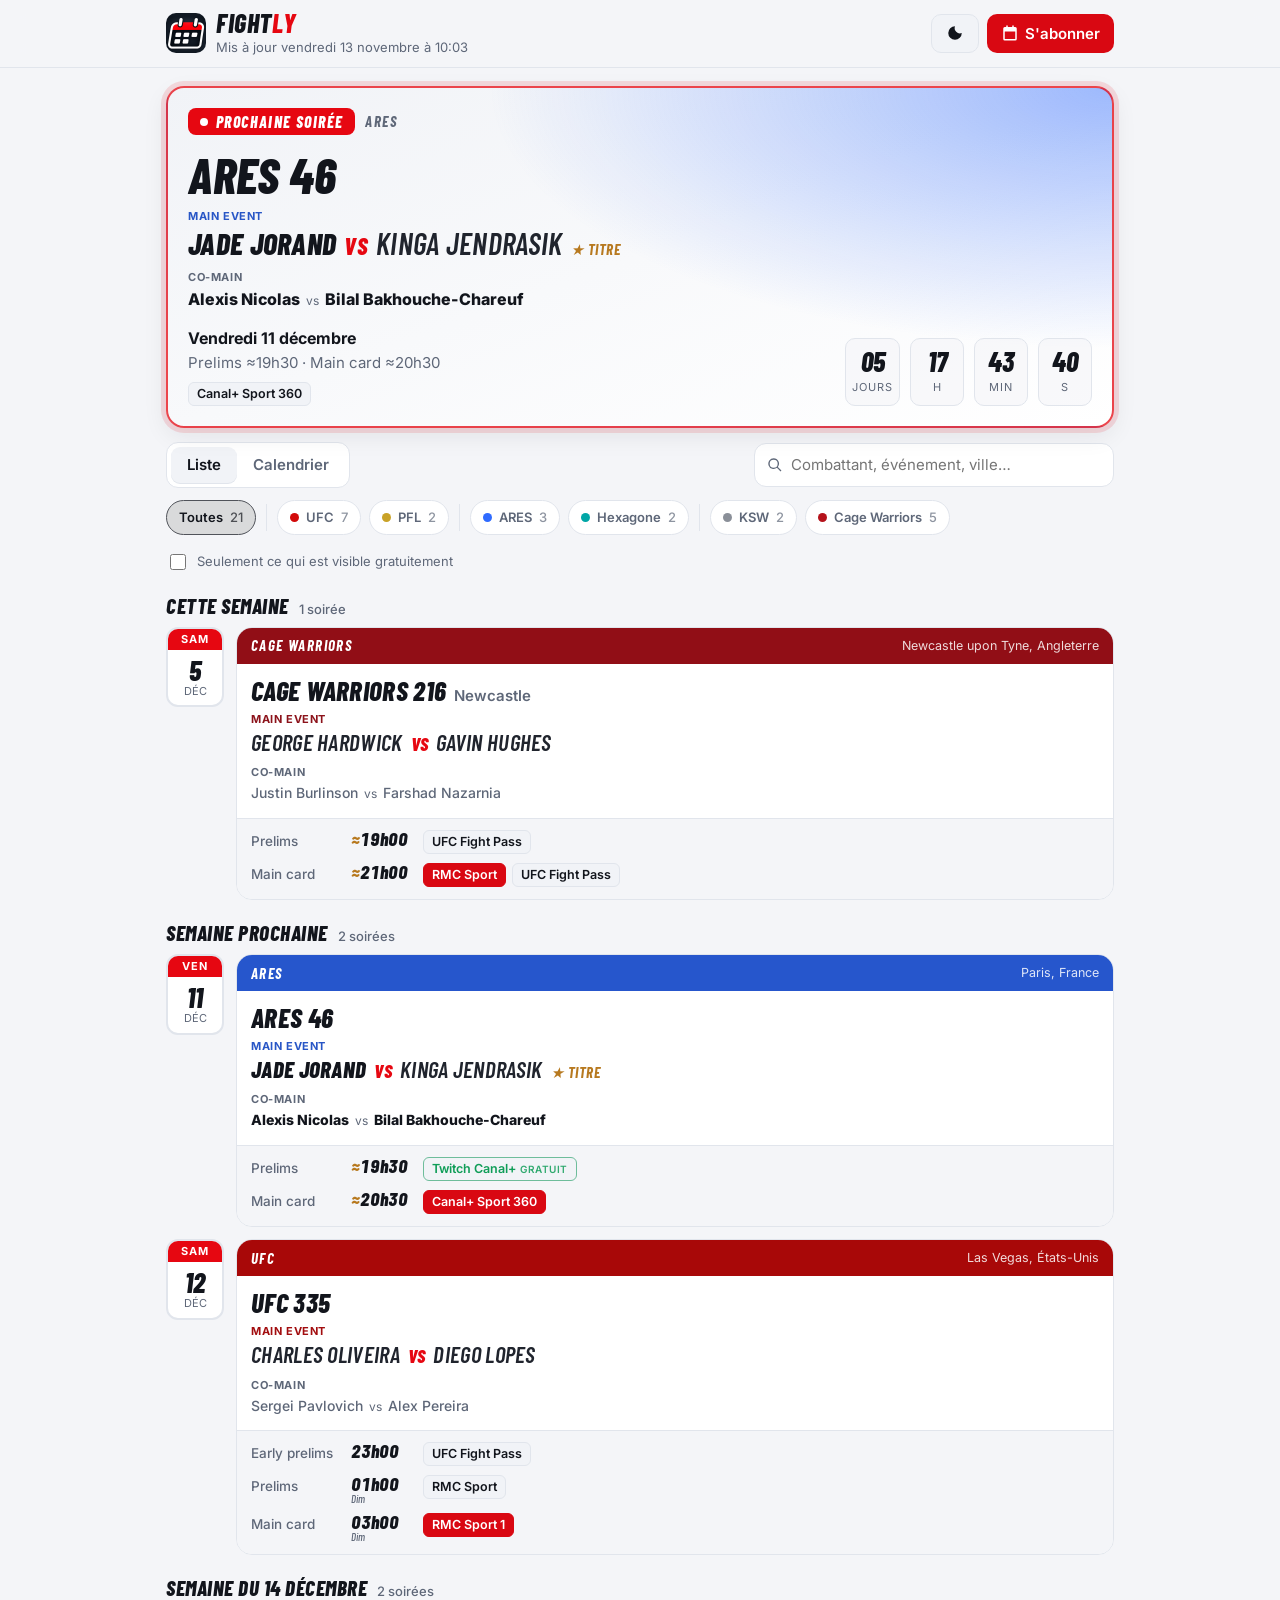
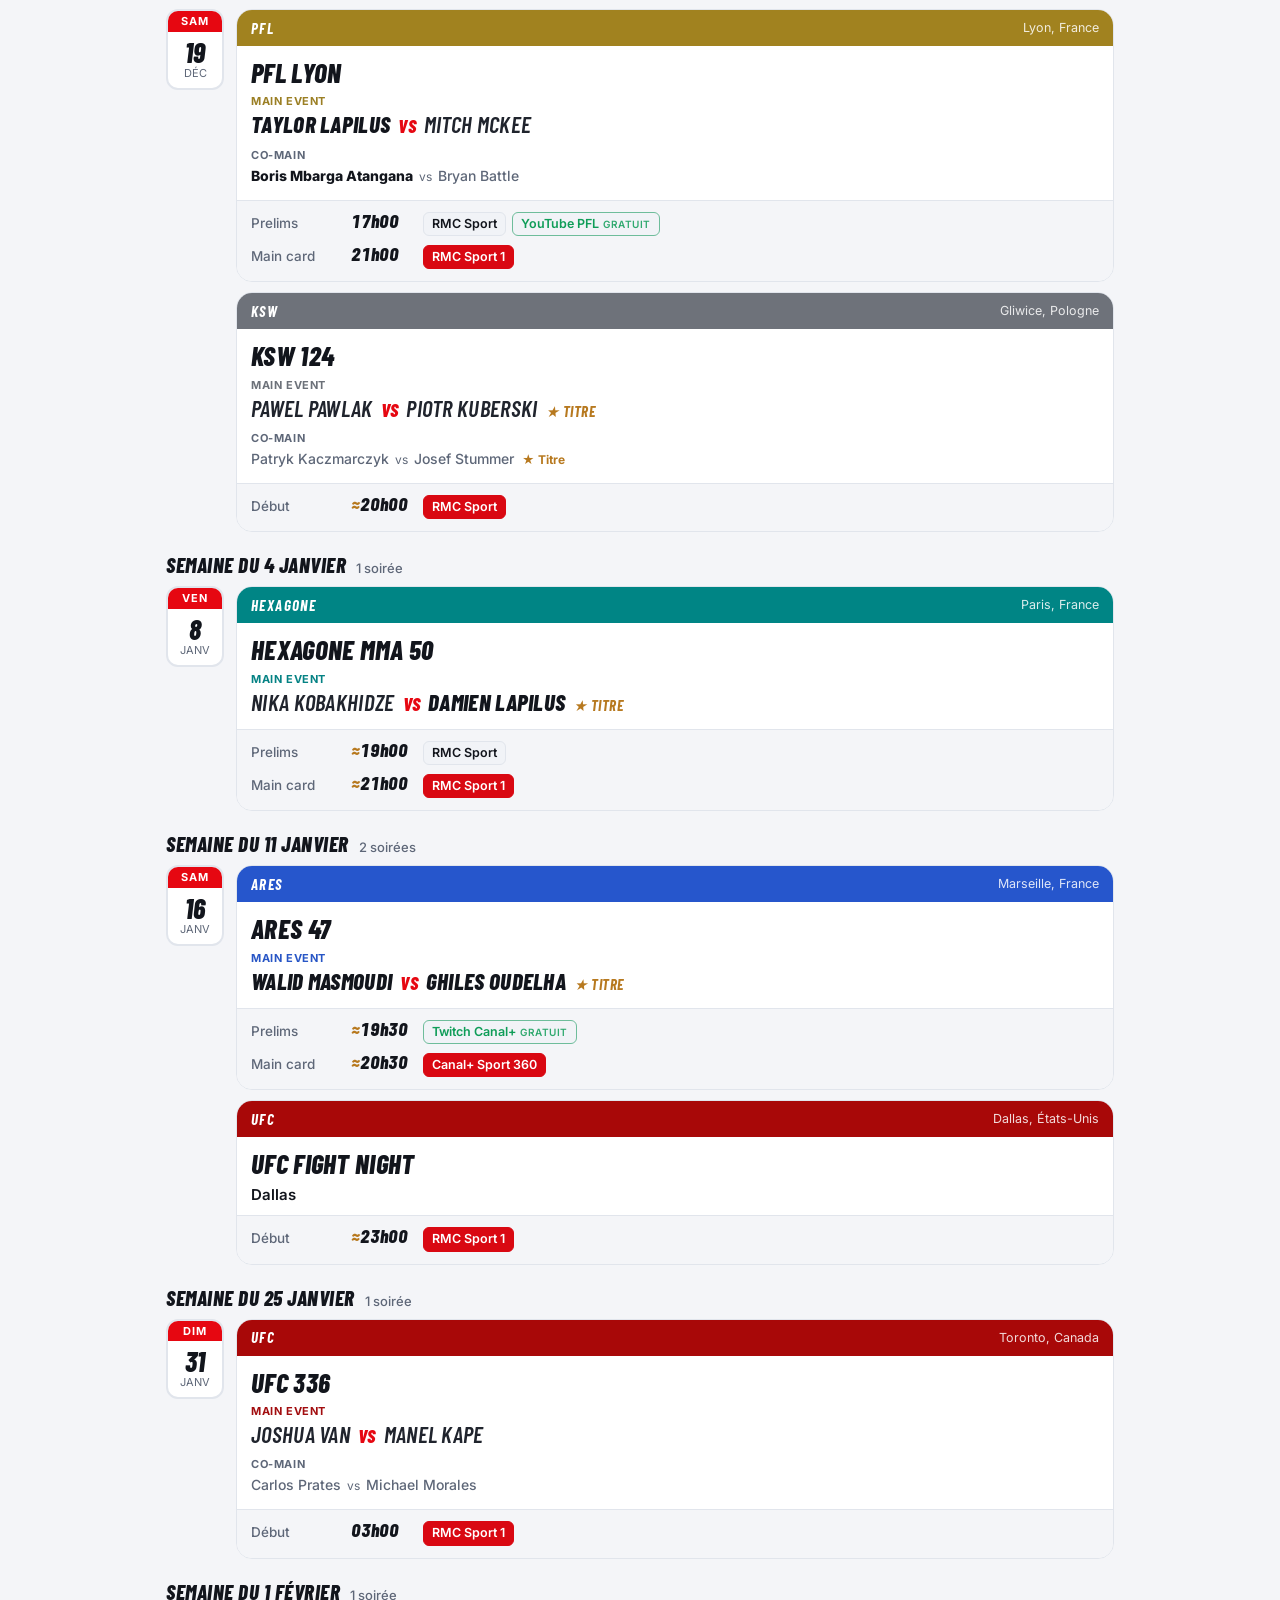
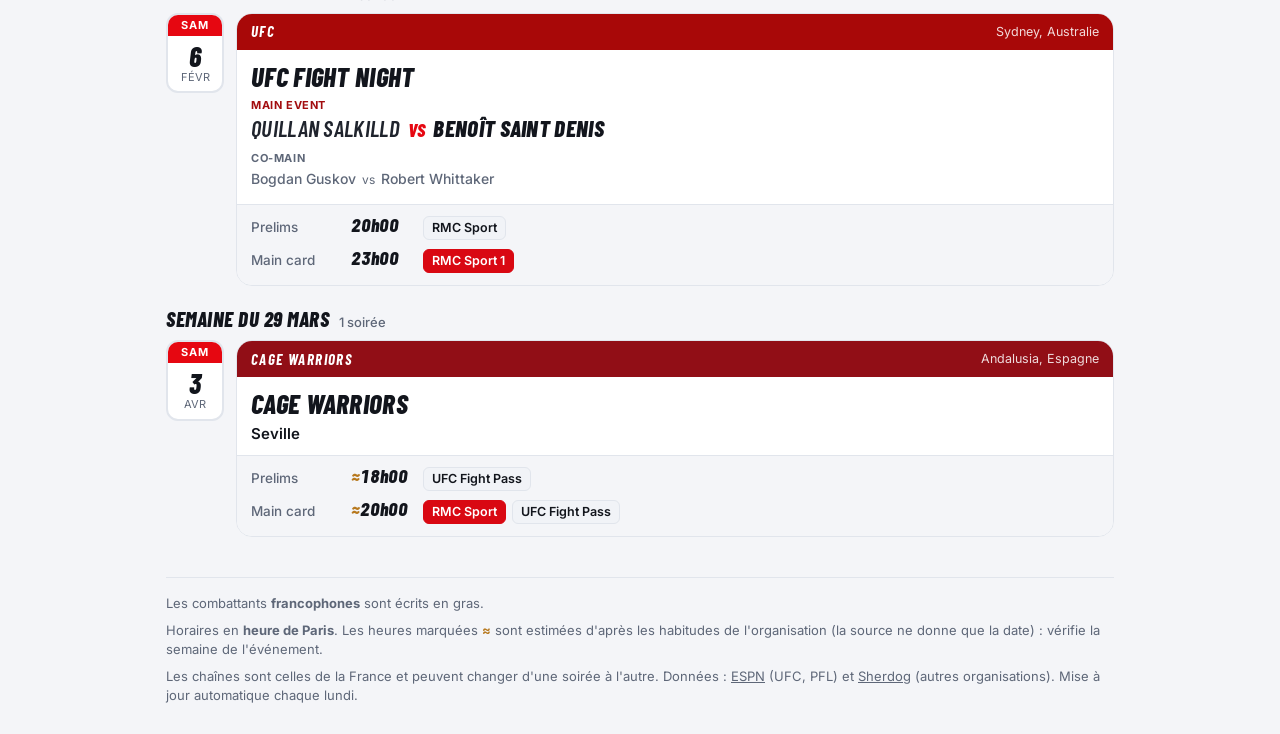
==== commit e6688281: "Combattants francophones en gras - Nationalité : fournie par ESPN (UFC, PFL), lue sur la fiche Sherd" ====
--- a/index.html
+++ b/index.html
@@ -15,7 +15,7 @@
   <meta name="apple-mobile-web-app-title" content="FIGHTLY">
   <link rel="preconnect" href="https://fonts.googleapis.com">
   <link rel="preconnect" href="https://fonts.gstatic.com" crossorigin>
-  <link href="https://fonts.googleapis.com/css2?family=Barlow+Condensed:ital,wght@0,600;0,700;0,800;1,700;1,800&family=Inter:wght@400;500;600;700&display=swap" rel="stylesheet">
+  <link href="https://fonts.googleapis.com/css2?family=Barlow+Condensed:ital,wght@0,600;0,700;0,800;1,600;1,700;1,800&family=Inter:wght@400;500;600;700;800&display=swap" rel="stylesheet">
   <link rel="stylesheet" href="assets/style.css">
 </head>
 <body>
@@ -65,6 +65,7 @@
     <section id="month-view" class="view" hidden></section>
 
     <footer class="foot muted small">
+      <p>Les combattants <strong>francophones</strong> sont écrits en gras.</p>
       <p>Horaires en <strong>heure de Paris</strong>. Les heures marquées <span class="est">≈</span> sont estimées d'après les habitudes de l'organisation (la source ne donne que la date) : vérifie la semaine de l'événement.</p>
       <p>Les chaînes sont celles de la France et peuvent changer d'une soirée à l'autre. Données : <a href="https://www.espn.com/mma/schedule" target="_blank" rel="noopener">ESPN</a> (UFC, PFL) et <a href="https://www.sherdog.com/events" target="_blank" rel="noopener">Sherdog</a> (autres organisations). Mise à jour automatique chaque lundi.</p>
     </footer>
--- a/assets/style.css
+++ b/assets/style.css
@@ -117,11 +117,18 @@
   background:
     radial-gradient(120% 140% at 100% 0%, color-mix(in srgb, var(--org) 45%, transparent) 0%, transparent 55%),
     linear-gradient(160deg, var(--card-2), var(--card));
-  border: 1px solid var(--line);
-  box-shadow: var(--shadow);
-}
-.hero-kicker { font: 700 13px/1 var(--display); letter-spacing: 2px; text-transform: uppercase; color: var(--muted); }
-.hero-title { font: italic 800 clamp(30px, 6vw, 46px)/1 var(--display); text-transform: uppercase; margin: 8px 0 4px; }
+  border: 2px solid color-mix(in srgb, var(--brand) 75%, transparent);
+  box-shadow: 0 0 0 5px color-mix(in srgb, var(--brand) 12%, transparent), var(--shadow);
+}
+.hero-kicker { display: flex; align-items: center; gap: 10px; flex-wrap: wrap; }
+.hero-flag {
+  display: inline-flex; align-items: center; gap: 8px;
+  padding: 6px 12px 5px; border-radius: 8px; background: var(--brand); color: #fff;
+  font: italic 800 16px/1 var(--display); letter-spacing: 1.4px; text-transform: uppercase;
+}
+.hero-flag::before { content: ""; width: 8px; height: 8px; border-radius: 50%; background: #fff; animation: pulse 1.4s infinite; }
+.hero-org { font: italic 700 15px/1 var(--display); letter-spacing: 1.4px; text-transform: uppercase; color: var(--muted); }
+.hero-title { font: italic 800 clamp(34px, 7vw, 50px)/1 var(--display); text-transform: uppercase; margin: 14px 0 4px; }
 .hero-sub { font-size: 16px; font-weight: 600; margin: 0 0 14px; }
 .hero-grid { display: flex; flex-wrap: wrap; gap: 18px 28px; align-items: flex-end; justify-content: space-between; }
 .countdown { display: flex; gap: 10px; }
@@ -176,25 +183,33 @@
 .ev {
   position: relative; display: block; width: 100%; text-align: left; cursor: pointer;
   background: var(--card); border: 1px solid var(--line); border-radius: var(--radius);
-  padding: 14px 14px 12px 18px; overflow: hidden;
+  padding: 0; overflow: hidden; border-radius: 16px;
   transition: border-color .15s ease, transform .1s ease;
 }
-.ev::before { content: ""; position: absolute; inset: 0 auto 0 0; width: 5px; background: var(--org); }
 .ev:hover { border-color: color-mix(in srgb, var(--org) 60%, var(--line)); }
 .ev:active { transform: scale(.995); }
-.ev-head { display: flex; align-items: center; gap: 8px; flex-wrap: wrap; margin-bottom: 4px; }
+.ev-head {
+  display: flex; align-items: center; gap: 8px;
+  padding: 9px 14px; background: color-mix(in srgb, var(--org) 80%, #000);
+}
+.ev-head .badge { background: none; padding: 0; font-size: 15px; letter-spacing: 1.4px; }
+.ev-head .ev-place { color: rgba(255, 255, 255, .85); text-align: right; }
 .badge {
   display: inline-block; padding: 3px 8px; border-radius: 6px;
   background: var(--org); color: #fff; font: italic 700 13px/1.1 var(--display); letter-spacing: .8px; text-transform: uppercase;
 }
 .ev-place { font-size: 12.5px; color: var(--muted); white-space: nowrap; overflow: hidden; text-overflow: ellipsis; min-width: 0; flex: 1; }
-.ev-title { font: italic 800 23px/1.05 var(--display); text-transform: uppercase; margin: 2px 0; letter-spacing: .3px; }
+.ev-title { font: italic 800 27px/1.05 var(--display); text-transform: uppercase; margin: 0; padding: 12px 14px 0; letter-spacing: .3px; }
 .ev-main { font-weight: 600; margin: 0 0 10px; }
 .ev-main .title-belt { color: var(--warn); font-size: 12px; font-weight: 700; margin-left: 6px; white-space: nowrap; }
-.segs { display: grid; gap: 6px; }
+.segs { display: grid; gap: 8px; padding: 10px 14px 12px; background: var(--bg); border-top: 1px solid var(--line); }
+.ev > .ev-main { padding: 6px 14px 0; }
 .seg { display: grid; grid-template-columns: 92px 64px 1fr; gap: 8px; align-items: baseline; font-size: 13.5px; }
 .seg-label { color: var(--muted); font-weight: 500; }
-.seg-time { font-weight: 700; font-variant-numeric: tabular-nums; white-space: nowrap; }
+.seg-time { font: italic 800 19px/1 var(--display); font-variant-numeric: tabular-nums; white-space: nowrap; }
+.box .seg-time { font-size: 18px; }
+/* La chaîne principale de la main card en rouge */
+.seg:last-child .chan:first-child { background: var(--accent); border-color: var(--accent); color: #fff; }
 .seg-time .nextday { font-size: 11px; color: var(--muted); font-weight: 500; display: block; }
 .est { color: var(--warn); font-weight: 700; }
 .chans { display: flex; flex-wrap: wrap; gap: 4px 6px; min-width: 0; }
@@ -245,7 +260,7 @@
 .fight { display: grid; grid-template-columns: 1fr auto 1fr; align-items: center; gap: 10px; padding: 10px 12px; border-radius: 10px; background: var(--card); border: 1px solid var(--line); }
 .fight.me { border-color: color-mix(in srgb, var(--org) 60%, var(--line)); background: color-mix(in srgb, var(--org) 10%, var(--card)); }
 .fighter { min-width: 0; }
-.fighter b { display: block; font-weight: 700; overflow-wrap: anywhere; }
+.fighter b { display: block; font-weight: 500; overflow-wrap: anywhere; }
 .fighter span { font-size: 12px; color: var(--muted); }
 .fighter.r { text-align: right; }
 .vs { text-align: center; font-size: 11px; color: var(--muted); line-height: 1.2; max-width: 110px; }
@@ -297,26 +312,33 @@
 
 /* ---------- Main event / co-main event ---------- */
 .ev-tag { font: 600 15px/1 var(--body); text-transform: none; letter-spacing: 0; color: var(--muted); margin-left: 8px; }
-.bill { display: grid; gap: 5px; margin: 6px 0 12px; }
-.bill-row { display: grid; grid-template-columns: 84px 1fr; gap: 8px; align-items: baseline; }
+.bill { display: grid; gap: 10px; margin: 8px 0 14px; padding: 0 14px; }
+.bill-row { display: grid; grid-template-columns: 1fr; gap: 2px; }
 .bill-label { font-size: 11px; font-weight: 700; text-transform: uppercase; letter-spacing: .6px; color: var(--muted); white-space: nowrap; }
 .bill-row.is-main .bill-label { color: color-mix(in srgb, var(--org) 75%, var(--text)); }
 .bill-names { min-width: 0; font-size: 14px; }
 .bill-names b { font-weight: 600; }
-.bill-row.is-main .bill-names { font-size: 15.5px; }
-.bill-row.is-main .bill-names b { font-weight: 700; }
+.bill-row.is-main .bill-names { font: italic 800 23px/1.1 var(--display); text-transform: uppercase; letter-spacing: .3px; }
+.bill-row.is-main .bill-names b { font-weight: 600; color: color-mix(in srgb, var(--text) 82%, var(--muted)); }
+.bill-row:not(.is-main) .bill-names b { color: var(--muted); font-weight: 500; }
+/* Combattants francophones en gras */
+.bill-names b.fr, .bill-row.is-main .bill-names b.fr, .bill-row:not(.is-main) .bill-names b.fr { font-weight: 800; color: var(--text); }
+.fighter b.fr { font-weight: 800; }
 .bill-vs { color: var(--muted); font-size: 12px; margin: 0 6px; }
+.bill-row.is-main .bill-vs { color: var(--brand); font: italic 800 19px var(--display); margin: 0 8px; }
+.bill-row.is-main .title-belt { font: italic 700 15px var(--display); letter-spacing: .5px; }
 .bill .title-belt { color: var(--warn); font-size: 12px; font-weight: 700; margin-left: 8px; white-space: nowrap; }
-.hero-bill { margin: 8px 0 14px; gap: 6px; }
-.hero-bill .bill-row { grid-template-columns: 96px 1fr; }
-.hero-bill .bill-row.is-main .bill-names { font-size: 19px; }
+.hero-bill { margin: 10px 0 16px; padding: 0; gap: 10px; }
+.hero-bill .bill-row.is-main .bill-names { font-size: 30px; }
+.hero-bill .bill-row.is-main .bill-vs { font-size: 24px; }
 .hero-bill .bill-names { font-size: 16px; }
 
 @media (max-width: 640px) {
   .bill-row { grid-template-columns: 1fr; gap: 0; }
   .bill-label { font-size: 10.5px; }
-  .hero-bill .bill-row { grid-template-columns: 1fr; }
-  .hero-bill .bill-row.is-main .bill-names { font-size: 17px; }
+  .hero-bill .bill-row.is-main .bill-names { font-size: 26px; }
+  .bill-row.is-main .bill-names { font-size: 22px; }
+  .ev-title { font-size: 25px; }
   .ev-tag { display: block; margin: 4px 0 0; font-size: 13px; }
 }
 .brand .logo { border-radius: 10px; flex-shrink: 0; }
